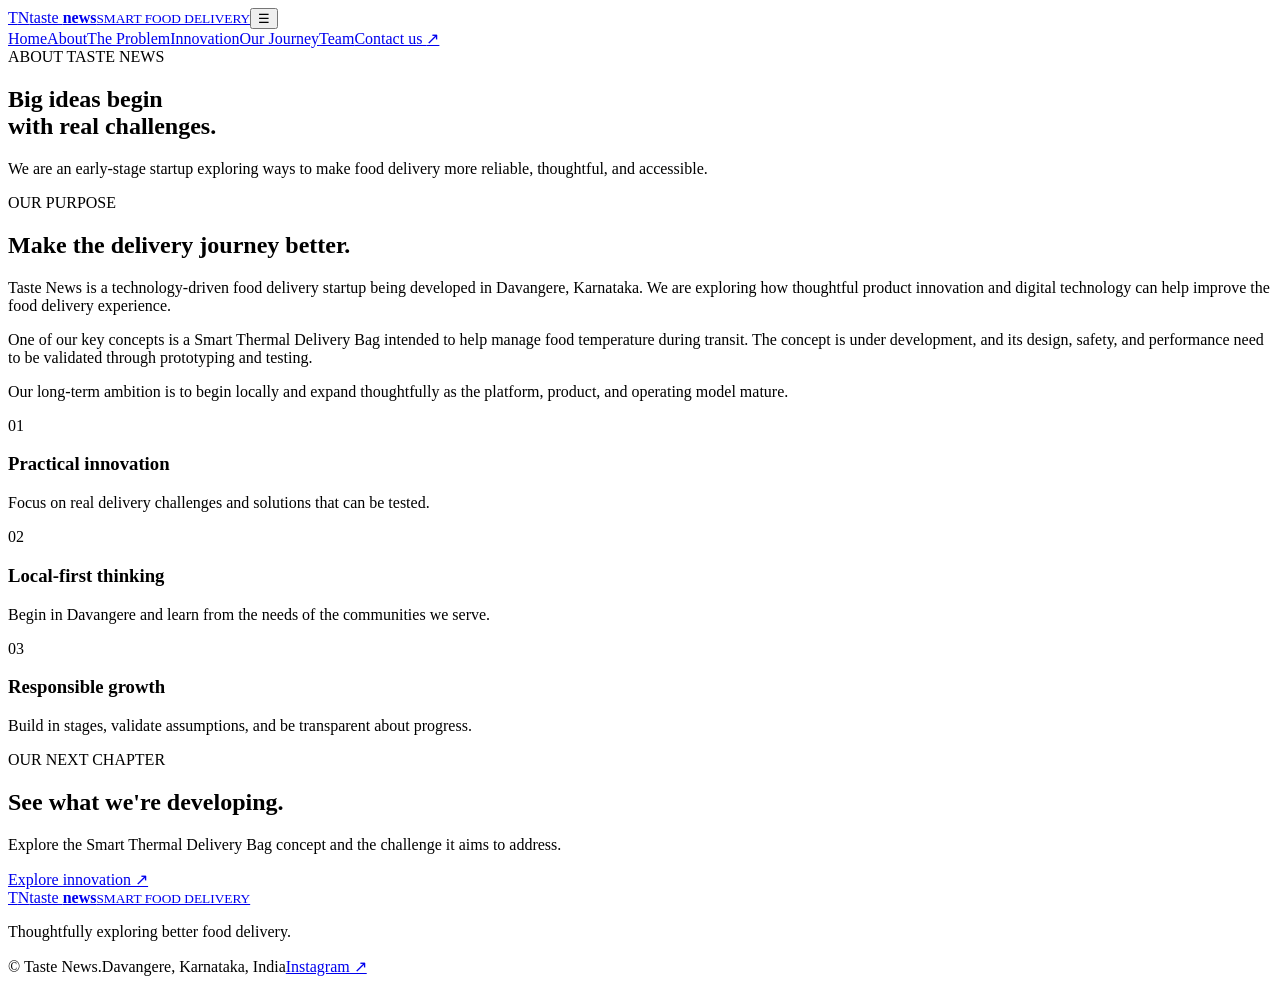
==== about.html @ eb6c9756 "Add Taste News About page" ====
<!doctype html><html lang="en"><head><meta charset="utf-8"><meta name="viewport" content="width=device-width, initial-scale=1"><meta name="description" content="Learn about Taste News, our mission, and our approach to smarter food delivery."><title>About Us | Taste News</title><link href="https://fonts.googleapis.com/css2?family=DM+Sans:wght@400;500;600;700&family=Manrope:wght@400;500;600;700;800&display=swap" rel="stylesheet"><link rel="stylesheet" href="styles.css"></head><body><header class="site-header"><a class="brand" href="index.html"><span class="brand-mark">T<span>N</span></span><span class="brand-name">taste <b>news</b><small>SMART FOOD DELIVERY</small></span></a><button class="menu-toggle" aria-label="Toggle navigation" aria-expanded="false">☰</button><nav class="nav"><a href="index.html">Home</a><a class="active" href="about.html">About</a><a href="problem.html">The Problem</a><a href="innovation.html">Innovation</a><a href="journey.html">Our Journey</a><a href="team.html">Team</a><a class="nav-contact" href="contact.html">Contact us <span>↗</span></a></nav></header><main><section class="page-hero"><div class="eyebrow">ABOUT TASTE NEWS</div><h1>Big ideas begin<br><span>with real challenges.</span></h1><p>We are an early-stage startup exploring ways to make food delivery more reliable, thoughtful, and accessible.</p><div class="page-hero-line"></div></section><section class="section section-light"><div class="split-section"><div><div class="eyebrow dark-eyebrow">OUR PURPOSE</div><h2>Make the delivery journey better.</h2></div><div class="prose"><p>Taste News is a technology-driven food delivery startup being developed in Davangere, Karnataka. We are exploring how thoughtful product innovation and digital technology can help improve the food delivery experience.</p><p>One of our key concepts is a Smart Thermal Delivery Bag intended to help manage food temperature during transit. The concept is under development, and its design, safety, and performance need to be validated through prototyping and testing.</p><p>Our long-term ambition is to begin locally and expand thoughtfully as the platform, product, and operating model mature.</p></div></div><div class="values-grid"><article><span>01</span><h3>Practical innovation</h3><p>Focus on real delivery challenges and solutions that can be tested.</p></article><article><span>02</span><h3>Local-first thinking</h3><p>Begin in Davangere and learn from the needs of the communities we serve.</p></article><article><span>03</span><h3>Responsible growth</h3><p>Build in stages, validate assumptions, and be transparent about progress.</p></article></div></section><section class="cta-band"><div><div class="eyebrow">OUR NEXT CHAPTER</div><h2>See what we're developing.</h2><p>Explore the Smart Thermal Delivery Bag concept and the challenge it aims to address.</p></div><a class="button button-white" href="innovation.html">Explore innovation ↗</a></section></main><footer class="footer"><a class="brand brand-footer" href="index.html"><span class="brand-mark">T<span>N</span></span><span class="brand-name">taste <b>news</b><small>SMART FOOD DELIVERY</small></span></a><p>Thoughtfully exploring better food delivery.</p><div class="footer-bottom"><span>© <span data-year></span> Taste News.</span><span>Davangere, Karnataka, India</span><span><a href="https://www.instagram.com/taste_news_offical/" target="_blank" rel="noreferrer">Instagram ↗</a></span></div></footer><script src="script.js"></script></body></html>
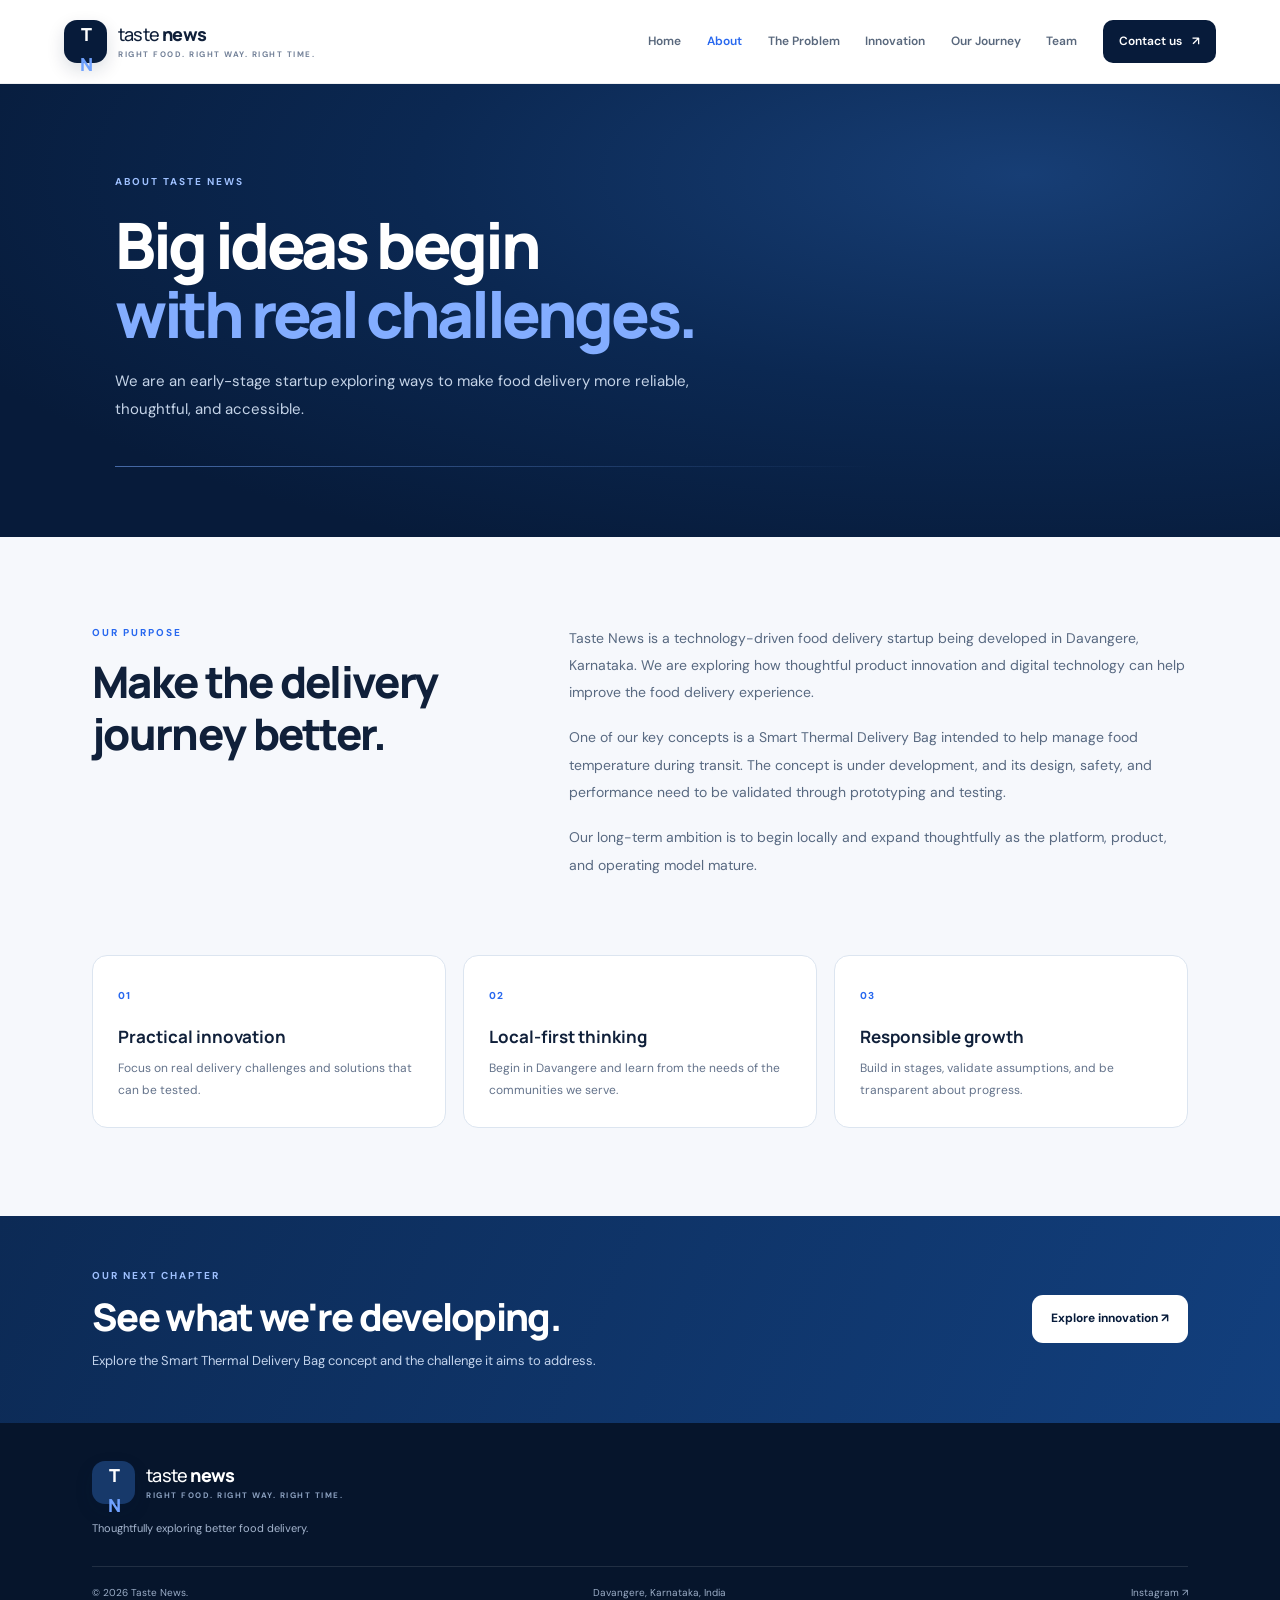
==== commit 027436d7: "Update Taste News slogan across website" ====
--- a/about.html
+++ b/about.html
@@ -1 +1 @@
-<!doctype html><html lang="en"><head><meta charset="utf-8"><meta name="viewport" content="width=device-width, initial-scale=1"><meta name="description" content="Learn about Taste News, our mission, and our approach to smarter food delivery."><title>About Us | Taste News</title><link href="https://fonts.googleapis.com/css2?family=DM+Sans:wght@400;500;600;700&family=Manrope:wght@400;500;600;700;800&display=swap" rel="stylesheet"><link rel="stylesheet" href="styles.css"></head><body><header class="site-header"><a class="brand" href="index.html"><span class="brand-mark">T<span>N</span></span><span class="brand-name">taste <b>news</b><small>SMART FOOD DELIVERY</small></span></a><button class="menu-toggle" aria-label="Toggle navigation" aria-expanded="false">☰</button><nav class="nav"><a href="index.html">Home</a><a class="active" href="about.html">About</a><a href="problem.html">The Problem</a><a href="innovation.html">Innovation</a><a href="journey.html">Our Journey</a><a href="team.html">Team</a><a class="nav-contact" href="contact.html">Contact us <span>↗</span></a></nav></header><main><section class="page-hero"><div class="eyebrow">ABOUT TASTE NEWS</div><h1>Big ideas begin<br><span>with real challenges.</span></h1><p>We are an early-stage startup exploring ways to make food delivery more reliable, thoughtful, and accessible.</p><div class="page-hero-line"></div></section><section class="section section-light"><div class="split-section"><div><div class="eyebrow dark-eyebrow">OUR PURPOSE</div><h2>Make the delivery journey better.</h2></div><div class="prose"><p>Taste News is a technology-driven food delivery startup being developed in Davangere, Karnataka. We are exploring how thoughtful product innovation and digital technology can help improve the food delivery experience.</p><p>One of our key concepts is a Smart Thermal Delivery Bag intended to help manage food temperature during transit. The concept is under development, and its design, safety, and performance need to be validated through prototyping and testing.</p><p>Our long-term ambition is to begin locally and expand thoughtfully as the platform, product, and operating model mature.</p></div></div><div class="values-grid"><article><span>01</span><h3>Practical innovation</h3><p>Focus on real delivery challenges and solutions that can be tested.</p></article><article><span>02</span><h3>Local-first thinking</h3><p>Begin in Davangere and learn from the needs of the communities we serve.</p></article><article><span>03</span><h3>Responsible growth</h3><p>Build in stages, validate assumptions, and be transparent about progress.</p></article></div></section><section class="cta-band"><div><div class="eyebrow">OUR NEXT CHAPTER</div><h2>See what we're developing.</h2><p>Explore the Smart Thermal Delivery Bag concept and the challenge it aims to address.</p></div><a class="button button-white" href="innovation.html">Explore innovation ↗</a></section></main><footer class="footer"><a class="brand brand-footer" href="index.html"><span class="brand-mark">T<span>N</span></span><span class="brand-name">taste <b>news</b><small>SMART FOOD DELIVERY</small></span></a><p>Thoughtfully exploring better food delivery.</p><div class="footer-bottom"><span>© <span data-year></span> Taste News.</span><span>Davangere, Karnataka, India</span><span><a href="https://www.instagram.com/taste_news_offical/" target="_blank" rel="noreferrer">Instagram ↗</a></span></div></footer><script src="script.js"></script></body></html>+<!doctype html><html lang="en"><head><meta charset="utf-8"><meta name="viewport" content="width=device-width, initial-scale=1"><meta name="description" content="Learn about Taste News, our mission, and our approach to smarter food delivery."><title>About Us | Taste News</title><link href="https://fonts.googleapis.com/css2?family=DM+Sans:wght@400;500;600;700&family=Manrope:wght@400;500;600;700;800&display=swap" rel="stylesheet"><link rel="stylesheet" href="styles.css"></head><body><header class="site-header"><a class="brand" href="index.html"><span class="brand-mark">T<span>N</span></span><span class="brand-name">taste <b>news</b><small>RIGHT FOOD. RIGHT WAY. RIGHT TIME.</small></span></a><button class="menu-toggle" aria-label="Toggle navigation" aria-expanded="false">☰</button><nav class="nav"><a href="index.html">Home</a><a class="active" href="about.html">About</a><a href="problem.html">The Problem</a><a href="innovation.html">Innovation</a><a href="journey.html">Our Journey</a><a href="team.html">Team</a><a class="nav-contact" href="contact.html">Contact us <span>↗</span></a></nav></header><main><section class="page-hero"><div class="eyebrow">ABOUT TASTE NEWS</div><h1>Big ideas begin<br><span>with real challenges.</span></h1><p>We are an early-stage startup exploring ways to make food delivery more reliable, thoughtful, and accessible.</p><div class="page-hero-line"></div></section><section class="section section-light"><div class="split-section"><div><div class="eyebrow dark-eyebrow">OUR PURPOSE</div><h2>Make the delivery journey better.</h2></div><div class="prose"><p>Taste News is a technology-driven food delivery startup being developed in Davangere, Karnataka. We are exploring how thoughtful product innovation and digital technology can help improve the food delivery experience.</p><p>One of our key concepts is a Smart Thermal Delivery Bag intended to help manage food temperature during transit. The concept is under development, and its design, safety, and performance need to be validated through prototyping and testing.</p><p>Our long-term ambition is to begin locally and expand thoughtfully as the platform, product, and operating model mature.</p></div></div><div class="values-grid"><article><span>01</span><h3>Practical innovation</h3><p>Focus on real delivery challenges and solutions that can be tested.</p></article><article><span>02</span><h3>Local-first thinking</h3><p>Begin in Davangere and learn from the needs of the communities we serve.</p></article><article><span>03</span><h3>Responsible growth</h3><p>Build in stages, validate assumptions, and be transparent about progress.</p></article></div></section><section class="cta-band"><div><div class="eyebrow">OUR NEXT CHAPTER</div><h2>See what we're developing.</h2><p>Explore the Smart Thermal Delivery Bag concept and the challenge it aims to address.</p></div><a class="button button-white" href="innovation.html">Explore innovation ↗</a></section></main><footer class="footer"><a class="brand brand-footer" href="index.html"><span class="brand-mark">T<span>N</span></span><span class="brand-name">taste <b>news</b><small>RIGHT FOOD. RIGHT WAY. RIGHT TIME.</small></span></a><p>Thoughtfully exploring better food delivery.</p><div class="footer-bottom"><span>© <span data-year></span> Taste News.</span><span>Davangere, Karnataka, India</span><span><a href="https://www.instagram.com/taste_news_offical/" target="_blank" rel="noreferrer">Instagram ↗</a></span></div></footer><script src="script.js"></script></body></html>
--- a/styles.css
+++ b/styles.css
@@ -0,0 +1 @@
+:root{--navy:#071b3a;--navy2:#0d2d5b;--blue:#2868ef;--sky:#eaf2ff;--ink:#10203a;--muted:#64738b;--line:#dce5f0;--paper:#f6f8fc;--white:#fff;--radius:22px}*{box-sizing:border-box}html{scroll-behavior:smooth}body{margin:0;background:var(--paper);color:var(--ink);font-family:"DM Sans",sans-serif;line-height:1.65;-webkit-font-smoothing:antialiased}a{color:inherit;text-decoration:none}button,input,textarea,select{font:inherit}.site-header{height:84px;padding:0 clamp(20px,5vw,76px);display:flex;align-items:center;justify-content:space-between;background:#fff;border-bottom:1px solid rgba(16,32,58,.07);position:relative;z-index:10}.brand{display:inline-flex;align-items:center;gap:11px;flex-shrink:0}.brand-mark{width:43px;height:43px;border-radius:13px;background:var(--navy);color:white;display:grid;place-items:center;font-family:Manrope,sans-serif;font-weight:800;font-size:18px;letter-spacing:-2px;box-shadow:0 7px 18px #071b3a24}.brand-mark span{color:#70a2ff}.brand-name{font-family:Manrope,sans-serif;font-size:18px;letter-spacing:-.8px;font-weight:500;line-height:1.1}.brand-name b{font-weight:800}.brand-name small{display:block;font-family:"DM Sans",sans-serif;font-size:8px;letter-spacing:1.5px;font-weight:700;color:#738198;margin-top:5px}.nav{display:flex;align-items:center;gap:clamp(12px,2vw,29px);font-size:12px;font-weight:600;color:#58677c}.nav>a{transition:color .2s}.nav>a:hover,.nav>a.active{color:var(--blue)}.nav-contact{padding:12px 16px;border-radius:10px;background:var(--navy);color:white!important}.nav-contact span{margin-left:7px}.menu-toggle{display:none;border:0;background:transparent;font-size:25px;color:var(--navy)}.hero{min-height:650px;background:radial-gradient(ellipse at 80% 35%,#173e75 0%,#0b2852 35%,#071b3a 74%);color:white;padding:76px clamp(22px,7.2vw,110px) 68px;display:grid;grid-template-columns:1.05fr .95fr;align-items:center;gap:25px;position:relative;overflow:hidden}.hero-grid{position:absolute;inset:0;opacity:.12;background-image:linear-gradient(#b6d0ff1a 1px,transparent 1px),linear-gradient(90deg,#b6d0ff1a 1px,transparent 1px);background-size:46px 46px;mask-image:linear-gradient(90deg,transparent,#000)}.hero-copy{position:relative;z-index:1;max-width:640px}.eyebrow{font-size:10px;letter-spacing:2px;font-weight:700;color:#9fc1ff;display:flex;align-items:center;gap:10px}.pulse,.note-dot,.status-dot{width:7px;height:7px;border-radius:50%;background:#66e4bd;display:inline-block;box-shadow:0 0 0 4px #66e4bd20}.hero h1,.page-hero h1{font-family:Manrope,sans-serif;font-size:clamp(42px,5.3vw,72px);line-height:1.09;letter-spacing:-3.4px;margin:24px 0 23px;font-weight:800}.hero h1 span,.page-hero h1 span{color:#83adff}.hero-lead{font-size:16px;line-height:1.85;color:#c6d4e9;max-width:530px}.hero-actions{display:flex;gap:12px;flex-wrap:wrap;margin-top:30px}.button{display:inline-flex;align-items:center;justify-content:center;gap:15px;border:0;border-radius:11px;padding:14px 19px;font-size:12px;font-weight:700;cursor:pointer;transition:transform .2s,box-shadow .2s}.button:hover{transform:translateY(-2px)}.button-primary{background:var(--blue);color:white;box-shadow:0 9px 24px #2868ef40}.button-ghost{border:1px solid #ffffff38;color:white;background:#ffffff09}.hero-note{font-size:10px;color:#a8bad4;display:flex;align-items:center;gap:10px;margin-top:27px}.note-dot{width:6px;height:6px}.hero-visual{position:relative;min-height:470px;display:grid;place-items:center}.visual-glow{position:absolute;width:330px;height:330px;border-radius:50%;background:#2868ef36;filter:blur(48px)}.orbit{position:absolute;border:1px solid #ffffff15;border-radius:50%;width:430px;height:430px}.orbit-two{width:350px;height:350px;border-style:dashed}.bag-card{position:relative;width:min(340px,83%);min-height:400px;border:1px solid #ffffff28;border-radius:22px;background:linear-gradient(145deg,#ffffff1b,#ffffff08);backdrop-filter:blur(16px);padding:19px 19px 15px;box-shadow:0 30px 70px #0004;z-index:2}.bag-top,.bag-bottom{display:flex;align-items:center;justify-content:space-between;gap:10px}.mini-label,.bag-bottom{font-size:8px;letter-spacing:1.1px;color:#b9c9e0;font-weight:700}.status-pill{font-size:7px;letter-spacing:.6px;padding:5px 7px;border:1px solid #76d9b65c;border-radius:20px;color:#9ef0d1}.bag-illustration{height:270px;display:flex;align-items:center;justify-content:center;position:relative;perspective:700px}.bag-handle{position:absolute;top:29px;width:86px;height:48px;border:9px solid #2f5a98;border-bottom:0;border-radius:15px 15px 0 0}.bag-body{position:relative;margin-top:44px;width:174px;height:175px;display:flex;filter:drop-shadow(0 19px 13px #0005)}.bag-front{position:relative;z-index:2;flex:1;background:linear-gradient(130deg,#2863b8,#12427f 65%,#0e3268);border:1px solid #75aaff45;border-radius:8px 0 4px 8px;display:flex;align-items:center;flex-direction:column;justify-content:center;box-shadow:inset 0 0 0 5px #ffffff08}.bag-side{width:31px;background:linear-gradient(90deg,#0c2b57,#17417a);transform:skewY(-15deg);margin:5px 0 5px -1px;border-radius:0 5px 5px 0}.bag-base{position:absolute;bottom:41px;width:193px;height:13px;background:#0a2b56;transform:skewX(-25deg);border-radius:3px}.bag-logo{font-family:Manrope,sans-serif;font-weight:800;font-size:28px;letter-spacing:-3px;color:white}.bag-logo span{color:#a6c9ff}.bag-wordmark{font-size:9px;letter-spacing:2px;color:#fff;font-weight:700;margin-top:5px}.bag-line{height:2px;width:60px;background:#76aaff;margin:13px 0 8px}.bag-caption{font-size:6px;letter-spacing:1px;color:#c5dcff}.temp-label{position:absolute;display:flex;align-items:center;gap:10px;background:#0d2850eF;border:1px solid #ffffff25;padding:10px 12px;border-radius:12px;z-index:3;box-shadow:0 10px 25px #0002}.temp-label>span{width:28px;height:28px;display:grid;place-items:center;border-radius:8px;background:#ffffff12;color:#9ec1ff}.temp-label b,.floating-chip b{font-size:8px;letter-spacing:.6px;display:block}.temp-label small,.floating-chip small{font-size:8px;color:#aebed5;display:block;margin-top:3px}.temp-hot{left:-14px;top:145px}.temp-cold{right:-9px;bottom:104px}.bag-bottom{border-top:1px solid #ffffff20;padding-top:13px}.floating-chip{position:absolute;display:flex;align-items:center;gap:10px;background:#fff;color:var(--ink);border-radius:13px;padding:12px 14px;z-index:4;box-shadow:0 14px 40px #0002}.floating-chip small{color:#718096}.chip-icon{display:grid;place-items:center;width:30px;height:30px;background:var(--sky);color:var(--blue);border-radius:9px}.chip-top{right:-5px;top:38px}.chip-bottom{left:4px;bottom:16px}.trust-strip{padding:23px clamp(22px,7.2vw,110px);display:grid;grid-template-columns:repeat(4,1fr);gap:18px;background:#fff;border-bottom:1px solid var(--line)}.trust-strip>div{display:flex;align-items:center;gap:12px;font-size:11px;font-weight:700;color:#33445d}.strip-number{font-size:9px;color:#7e9ac6;letter-spacing:1px}.section{padding:88px clamp(22px,7.2vw,110px)}.section-light{background:#f6f8fc}.section-heading{display:flex;justify-content:space-between;align-items:end;gap:40px;margin-bottom:37px}.dark-eyebrow{color:var(--blue)}h2{font-family:Manrope,sans-serif;font-size:clamp(29px,3.4vw,44px);line-height:1.2;letter-spacing:-1.7px;margin:13px 0 0;font-weight:800}.section-heading>p{max-width:400px;color:var(--muted);font-size:13px;line-height:1.85;margin:0 0 4px}.feature-grid{display:grid;grid-template-columns:repeat(3,1fr);gap:17px}.feature-card{background:white;border:1px solid #e3eaf3;border-radius:18px;padding:26px 25px 24px;min-height:245px;box-shadow:0 8px 24px #10203a05}.feature-card-blue{background:#eaf2ff;border-color:#d5e3ff}.feature-icon{width:42px;height:42px;border-radius:13px;display:grid;place-items:center;background:#eaf2ff;color:var(--blue);font-size:22px;margin-bottom:26px}.card-index{font-size:9px;letter-spacing:1.5px;font-weight:700;color:#8a9ab0}.feature-card h3,.problem-card h3,.team-card h3{font-family:Manrope,sans-serif;font-size:19px;letter-spacing:-.5px;margin:11px 0 9px}.feature-card p,.problem-card p,.team-card p{font-size:12px;color:var(--muted);line-height:1.8;margin:0 0 18px}.text-link{font-size:11px;color:var(--blue);font-weight:700}.cta-band{background:linear-gradient(115deg,#0c2a55,#123f7d);color:white;padding:52px clamp(22px,7.2vw,110px);display:flex;justify-content:space-between;align-items:center;gap:30px}.cta-band h2{font-size:clamp(28px,3vw,38px);margin:10px 0}.cta-band p{font-size:13px;color:#c3d4ed;margin:0;max-width:600px}.button-white{background:white;color:var(--navy);white-space:nowrap}.footer{padding:38px clamp(22px,7.2vw,110px) 20px;background:#06152c;color:white}.brand-footer .brand-mark{background:#17396a}.brand-footer .brand-name small{color:#8ba0bf}.footer>p{font-size:11px;color:#a6b6cf;margin:15px 0 29px}.footer-bottom{border-top:1px solid #ffffff1c;padding-top:18px;display:flex;justify-content:space-between;gap:15px;flex-wrap:wrap;font-size:10px;color:#9badc7}.footer-bottom a:hover{color:white}.page-hero{padding:90px clamp(22px,9vw,135px) 70px;background:radial-gradient(ellipse at 80% 20%,#173e75,#0b2852 42%,#071b3a 82%);color:white;position:relative;overflow:hidden}.page-hero h1{font-size:clamp(42px,5vw,64px);margin:19px 0}.page-hero>p{max-width:630px;color:#c5d4e8;font-size:15px;line-height:1.85}.page-hero-line{height:1px;background:linear-gradient(90deg,#78a9ff8c,transparent);max-width:760px;margin-top:42px}.split-section{display:grid;grid-template-columns:.8fr 1.2fr;gap:65px;align-items:start}.split-section h2{margin-top:15px}.prose{max-width:690px}.prose p{font-size:14px;line-height:1.95;color:#586981;margin:0 0 18px}.values-grid{display:grid;grid-template-columns:repeat(3,1fr);gap:17px;margin-top:58px}.values-grid article{padding:25px;background:white;border:1px solid var(--line);border-radius:15px}.values-grid article>span{color:var(--blue);font-size:10px;letter-spacing:1px;font-weight:800}.values-grid h3{font-family:Manrope,sans-serif;font-size:17px;margin:16px 0 7px}.values-grid p{font-size:12px;color:var(--muted);margin:0;line-height:1.8}.problem-grid{display:grid;grid-template-columns:repeat(3,1fr);gap:17px}.problem-card{background:white;border:1px solid var(--line);border-radius:18px;padding:26px;position:relative;min-height:275px}.problem-number{font-size:10px;letter-spacing:1.5px;color:#8b9bb1;font-weight:700}.problem-symbol{font-size:36px;color:var(--blue);margin-top:20px}.problem-tag{display:inline-block;padding:6px 9px;border-radius:6px;background:#edf3ff;color:#4166a5;font-size:8px;font-weight:700;letter-spacing:1px}.notice{margin-top:30px;border:1px solid #cdddf8;background:#edf4ff;padding:20px 23px;border-radius:13px}.notice strong{font-family:Manrope,sans-serif;font-size:13px}.notice p{font-size:12px;color:#526680;margin:5px 0 0;line-height:1.8}.status-banner{display:inline-flex;align-items:center;gap:9px;margin-top:25px;padding:10px 13px;border:1px solid #ffffff28;border-radius:9px;color:#d4e1f3;font-size:9px;letter-spacing:1px;font-weight:700}.innovation-split{grid-template-columns:1fr 1fr;align-items:center}.muted{color:var(--muted);font-size:13px;line-height:1.85;max-width:400px}.concept-diagram{background:#e8effa;border:1px solid #d3dfef;border-radius:22px;padding:20px;box-shadow:0 16px 40px #17375d0b}.diagram-compartment{border-radius:13px;padding:18px 20px;min-height:130px;position:relative;overflow:hidden}.hot-zone{background:linear-gradient(120deg,#163e76,#245aa0);color:white}.cold-zone{background:linear-gradient(120deg,#fff,#d8e8ff);color:#12345e}.zone-icon{font-size:24px;display:block;margin-bottom:4px}.diagram-compartment b{font-family:Manrope,sans-serif;font-size:13px;letter-spacing:1px;display:block}.diagram-compartment small{font-size:10px;opacity:.75;display:block;margin-top:3px}.zone-waves,.zone-snow{position:absolute;right:16px;bottom:13px;letter-spacing:6px;font-size:20px;opacity:.4}.diagram-divider{text-align:center;height:32px;display:grid;place-items:center;color:#647b9b;font-size:8px;font-weight:800;letter-spacing:1.5px}.diagram-footnote{font-size:9px;color:#6f8098;text-align:center;margin-top:13px}.innovation-features{margin-top:52px}.timeline{max-width:820px;margin:45px auto 0}.timeline-item{display:grid;grid-template-columns:100px 24px 1fr;gap:22px;min-height:155px}.timeline-year{font-family:Manrope,sans-serif;font-size:26px;font-weight:800;color:var(--navy);letter-spacing:-1px}.timeline-marker{position:relative;display:flex;justify-content:center}.timeline-marker:before{content:"";width:11px;height:11px;border-radius:50%;background:var(--blue);border:4px solid #dce8ff;z-index:1}.timeline-marker:after{content:"";position:absolute;top:16px;bottom:-1px;width:1px;background:#cbd8eb}.timeline-item:last-child .timeline-marker:after{display:none}.timeline-content{padding:0 0 33px}.timeline-tag{font-size:9px;letter-spacing:1.4px;font-weight:800;color:var(--blue)}.timeline-content h3{font-family:Manrope,sans-serif;font-size:22px;margin:6px 0}.timeline-content p{font-size:13px;color:var(--muted);max-width:580px;margin:0;line-height:1.85}.vision-note{display:flex;align-items:start;gap:15px;max-width:820px;margin:12px auto 0;padding:20px;background:#eaf2ff;border-radius:14px}.vision-note>span{font-size:24px;color:var(--blue)}.vision-note b{font-family:Manrope,sans-serif;font-size:13px}.vision-note p{font-size:12px;color:#5d6f88;margin:3px 0 0}.team-grid{display:grid;grid-template-columns:repeat(3,1fr);gap:18px}.team-card{background:white;border:1px solid var(--line);border-radius:19px;padding:29px 25px;min-height:260px}.avatar{width:66px;height:66px;border-radius:20px;display:grid;place-items:center;font-family:Manrope,sans-serif;font-size:20px;font-weight:800;color:white;margin-bottom:22px}.avatar-one{background:linear-gradient(135deg,#164b9a,#377df0)}.avatar-two{background:linear-gradient(135deg,#164a6c,#35a2c6)}.avatar-three{background:linear-gradient(135deg,#3e438d,#8b83e9)}.team-role{font-size:9px;letter-spacing:1.5px;color:var(--blue);font-weight:800}.team-card h3{margin:8px 0}.contact-layout{display:grid;grid-template-columns:.85fr 1.15fr;gap:65px;align-items:start}.contact-info h2{margin:12px 0}.contact-info>p{font-size:13px;color:var(--muted);line-height:1.9;max-width:390px;margin-bottom:30px}.contact-link{display:flex;align-items:center;gap:13px;padding:15px 0;border-top:1px solid var(--line)}.contact-link>span:nth-child(2){flex:1}.contact-icon{width:40px;height:40px;display:grid;place-items:center;background:#e5efff;color:var(--blue);border-radius:12px;font-size:19px}.contact-link small{display:block;color:#8a99ad;font-size:8px;letter-spacing:1.4px;font-weight:800}.contact-link b{font-size:12px;overflow-wrap:anywhere}.contact-link>span:last-child{color:var(--blue)}.location-note{display:flex;gap:12px;margin-top:23px;color:#526780;font-size:12px}.location-note>span{font-size:20px;color:var(--blue)}.contact-form{background:white;border:1px solid var(--line);border-radius:20px;padding:29px;box-shadow:0 15px 35px #10203a08}.form-heading>span{font-size:9px;color:var(--blue);font-weight:800;letter-spacing:1.4px}.form-heading h3{font-family:Manrope,sans-serif;font-size:23px;margin:8px 0 4px}.form-heading p{font-size:11px;color:var(--muted);line-height:1.7;margin:0 0 23px}.contact-form label{display:block;font-size:11px;font-weight:700;margin:15px 0 6px}.contact-form input,.contact-form textarea,.contact-form select{width:100%;border:1px solid #dbe4ef;border-radius:9px;padding:12px 13px;background:#fbfcff;color:var(--ink);font-size:12px;outline:none}.contact-form input:focus,.contact-form textarea:focus,.contact-form select:focus{border-color:#6b9aff;box-shadow:0 0 0 3px #2868ef14}.contact-form textarea{resize:vertical}.form-submit{margin-top:18px;width:100%}.form-status{font-size:11px;color:#46658f}.form-status:empty{display:none}@media(max-width:1080px){.nav{gap:13px}.nav>a{font-size:11px}.hero{padding-left:5vw;padding-right:5vw}.hero h1{font-size:56px}.hero-visual{transform:scale(.92)}.section{padding-left:5vw;padding-right:5vw}}@media(max-width:820px){.site-header{height:72px}.menu-toggle{display:block}.nav{display:none;position:absolute;top:71px;left:0;right:0;background:white;padding:17px 22px 22px;border-bottom:1px solid var(--line);box-shadow:0 16px 25px #071b3a12;align-items:stretch;gap:0;flex-direction:column}.nav.open{display:flex}.nav>a{padding:12px 4px;font-size:13px}.nav .nav-contact{padding:12px 14px;margin-top:8px;text-align:center}.hero{grid-template-columns:1fr;padding-top:64px}.hero-copy{max-width:680px}.hero h1{font-size:clamp(44px,8vw,66px)}.hero-visual{min-height:450px;margin-top:4px;transform:none}.trust-strip{grid-template-columns:repeat(2,1fr)}.section-heading{align-items:start;flex-direction:column;gap:17px}.feature-grid,.problem-grid,.team-grid{grid-template-columns:1fr 1fr}.split-section,.innovation-split,.contact-layout{grid-template-columns:1fr;gap:35px}.values-grid{grid-template-columns:1fr}.cta-band{align-items:flex-start;flex-direction:column}.cta-band .button{align-self:flex-start}.page-hero{padding-top:68px}.contact-layout{gap:45px}}@media(max-width:540px){.brand-name{font-size:16px}.brand-mark{width:39px;height:39px}.hero{padding-left:22px;padding-right:22px}.hero h1,.page-hero h1{letter-spacing:-2px}.hero-lead{font-size:14px}.hero-visual{min-height:405px;transform:scale(.92);margin-left:-10px;margin-right:-10px}.bag-card{min-height:380px}.temp-hot{left:-8px}.temp-cold{right:-8px}.chip-top{right:-3px}.chip-bottom{left:0}.trust-strip{padding:21px 22px;gap:16px}.trust-strip>div{font-size:10px}.section{padding:62px 22px}.feature-grid,.problem-grid,.team-grid{grid-template-columns:1fr}.feature-card{min-height:auto}.page-hero{padding:65px 22px 45px}.page-hero>p{font-size:13px}.section-heading h2,h2{letter-spacing:-1.2px}.timeline-item{grid-template-columns:68px 18px 1fr;gap:12px;min-height:170px}.timeline-year{font-size:21px}.timeline-content h3{font-size:19px}.timeline-content p{font-size:12px}.contact-form{padding:22px}.footer-bottom{flex-direction:column;gap:10px}.cta-band{padding:42px 22px}.cta-band p{font-size:12px}}@media(prefers-reduced-motion:reduce){html{scroll-behavior:auto}*,*:before,*:after{transition:none!important;animation:none!important}}
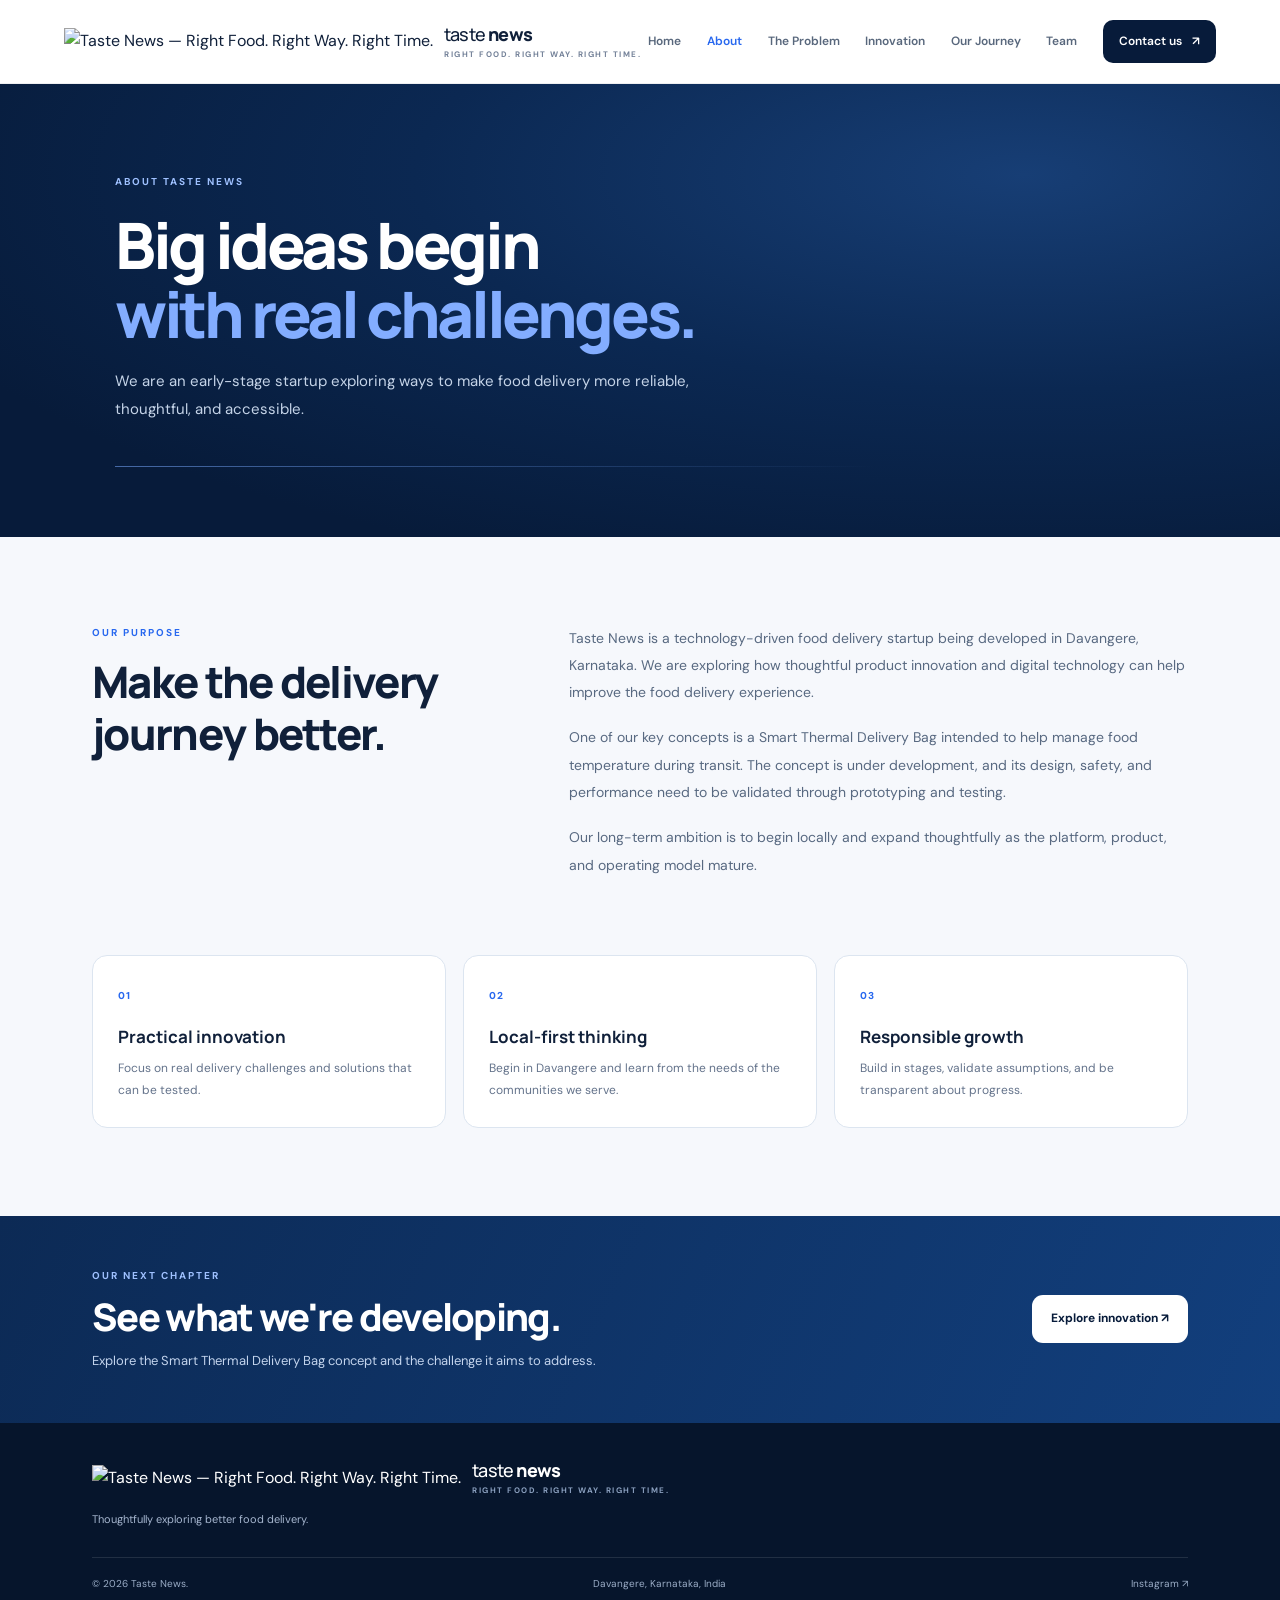
==== commit a0dd6509: "Use official Taste News logo in site header and footer" ====
--- a/about.html
+++ b/about.html
@@ -1 +1 @@
-<!doctype html><html lang="en"><head><meta charset="utf-8"><meta name="viewport" content="width=device-width, initial-scale=1"><meta name="description" content="Learn about Taste News, our mission, and our approach to smarter food delivery."><title>About Us | Taste News</title><link href="https://fonts.googleapis.com/css2?family=DM+Sans:wght@400;500;600;700&family=Manrope:wght@400;500;600;700;800&display=swap" rel="stylesheet"><link rel="stylesheet" href="styles.css"></head><body><header class="site-header"><a class="brand" href="index.html"><span class="brand-mark">T<span>N</span></span><span class="brand-name">taste <b>news</b><small>RIGHT FOOD. RIGHT WAY. RIGHT TIME.</small></span></a><button class="menu-toggle" aria-label="Toggle navigation" aria-expanded="false">☰</button><nav class="nav"><a href="index.html">Home</a><a class="active" href="about.html">About</a><a href="problem.html">The Problem</a><a href="innovation.html">Innovation</a><a href="journey.html">Our Journey</a><a href="team.html">Team</a><a class="nav-contact" href="contact.html">Contact us <span>↗</span></a></nav></header><main><section class="page-hero"><div class="eyebrow">ABOUT TASTE NEWS</div><h1>Big ideas begin<br><span>with real challenges.</span></h1><p>We are an early-stage startup exploring ways to make food delivery more reliable, thoughtful, and accessible.</p><div class="page-hero-line"></div></section><section class="section section-light"><div class="split-section"><div><div class="eyebrow dark-eyebrow">OUR PURPOSE</div><h2>Make the delivery journey better.</h2></div><div class="prose"><p>Taste News is a technology-driven food delivery startup being developed in Davangere, Karnataka. We are exploring how thoughtful product innovation and digital technology can help improve the food delivery experience.</p><p>One of our key concepts is a Smart Thermal Delivery Bag intended to help manage food temperature during transit. The concept is under development, and its design, safety, and performance need to be validated through prototyping and testing.</p><p>Our long-term ambition is to begin locally and expand thoughtfully as the platform, product, and operating model mature.</p></div></div><div class="values-grid"><article><span>01</span><h3>Practical innovation</h3><p>Focus on real delivery challenges and solutions that can be tested.</p></article><article><span>02</span><h3>Local-first thinking</h3><p>Begin in Davangere and learn from the needs of the communities we serve.</p></article><article><span>03</span><h3>Responsible growth</h3><p>Build in stages, validate assumptions, and be transparent about progress.</p></article></div></section><section class="cta-band"><div><div class="eyebrow">OUR NEXT CHAPTER</div><h2>See what we're developing.</h2><p>Explore the Smart Thermal Delivery Bag concept and the challenge it aims to address.</p></div><a class="button button-white" href="innovation.html">Explore innovation ↗</a></section></main><footer class="footer"><a class="brand brand-footer" href="index.html"><span class="brand-mark">T<span>N</span></span><span class="brand-name">taste <b>news</b><small>RIGHT FOOD. RIGHT WAY. RIGHT TIME.</small></span></a><p>Thoughtfully exploring better food delivery.</p><div class="footer-bottom"><span>© <span data-year></span> Taste News.</span><span>Davangere, Karnataka, India</span><span><a href="https://www.instagram.com/taste_news_offical/" target="_blank" rel="noreferrer">Instagram ↗</a></span></div></footer><script src="script.js"></script></body></html>+<!doctype html><html lang="en"><head><meta charset="utf-8"><meta name="viewport" content="width=device-width, initial-scale=1"><meta name="description" content="Learn about Taste News, our mission, and our approach to smarter food delivery."><title>About Us | Taste News</title><link href="https://fonts.googleapis.com/css2?family=DM+Sans:wght@400;500;600;700&family=Manrope:wght@400;500;600;700;800&display=swap" rel="stylesheet"><link rel="stylesheet" href="styles.css"></head><body><header class="site-header"><a class="brand" href="index.html"><img class="brand-logo" src="taste-news-logo.png" alt="Taste News — Right Food. Right Way. Right Time."><span class="brand-name">taste <b>news</b><small>RIGHT FOOD. RIGHT WAY. RIGHT TIME.</small></span></a><button class="menu-toggle" aria-label="Toggle navigation" aria-expanded="false">☰</button><nav class="nav"><a href="index.html">Home</a><a class="active" href="about.html">About</a><a href="problem.html">The Problem</a><a href="innovation.html">Innovation</a><a href="journey.html">Our Journey</a><a href="team.html">Team</a><a class="nav-contact" href="contact.html">Contact us <span>↗</span></a></nav></header><main><section class="page-hero"><div class="eyebrow">ABOUT TASTE NEWS</div><h1>Big ideas begin<br><span>with real challenges.</span></h1><p>We are an early-stage startup exploring ways to make food delivery more reliable, thoughtful, and accessible.</p><div class="page-hero-line"></div></section><section class="section section-light"><div class="split-section"><div><div class="eyebrow dark-eyebrow">OUR PURPOSE</div><h2>Make the delivery journey better.</h2></div><div class="prose"><p>Taste News is a technology-driven food delivery startup being developed in Davangere, Karnataka. We are exploring how thoughtful product innovation and digital technology can help improve the food delivery experience.</p><p>One of our key concepts is a Smart Thermal Delivery Bag intended to help manage food temperature during transit. The concept is under development, and its design, safety, and performance need to be validated through prototyping and testing.</p><p>Our long-term ambition is to begin locally and expand thoughtfully as the platform, product, and operating model mature.</p></div></div><div class="values-grid"><article><span>01</span><h3>Practical innovation</h3><p>Focus on real delivery challenges and solutions that can be tested.</p></article><article><span>02</span><h3>Local-first thinking</h3><p>Begin in Davangere and learn from the needs of the communities we serve.</p></article><article><span>03</span><h3>Responsible growth</h3><p>Build in stages, validate assumptions, and be transparent about progress.</p></article></div></section><section class="cta-band"><div><div class="eyebrow">OUR NEXT CHAPTER</div><h2>See what we're developing.</h2><p>Explore the Smart Thermal Delivery Bag concept and the challenge it aims to address.</p></div><a class="button button-white" href="innovation.html">Explore innovation ↗</a></section></main><footer class="footer"><a class="brand brand-footer" href="index.html"><img class="brand-logo" src="taste-news-logo.png" alt="Taste News — Right Food. Right Way. Right Time."><span class="brand-name">taste <b>news</b><small>RIGHT FOOD. RIGHT WAY. RIGHT TIME.</small></span></a><p>Thoughtfully exploring better food delivery.</p><div class="footer-bottom"><span>© <span data-year></span> Taste News.</span><span>Davangere, Karnataka, India</span><span><a href="https://www.instagram.com/taste_news_offical/" target="_blank" rel="noreferrer">Instagram ↗</a></span></div></footer><script src="script.js"></script></body></html>
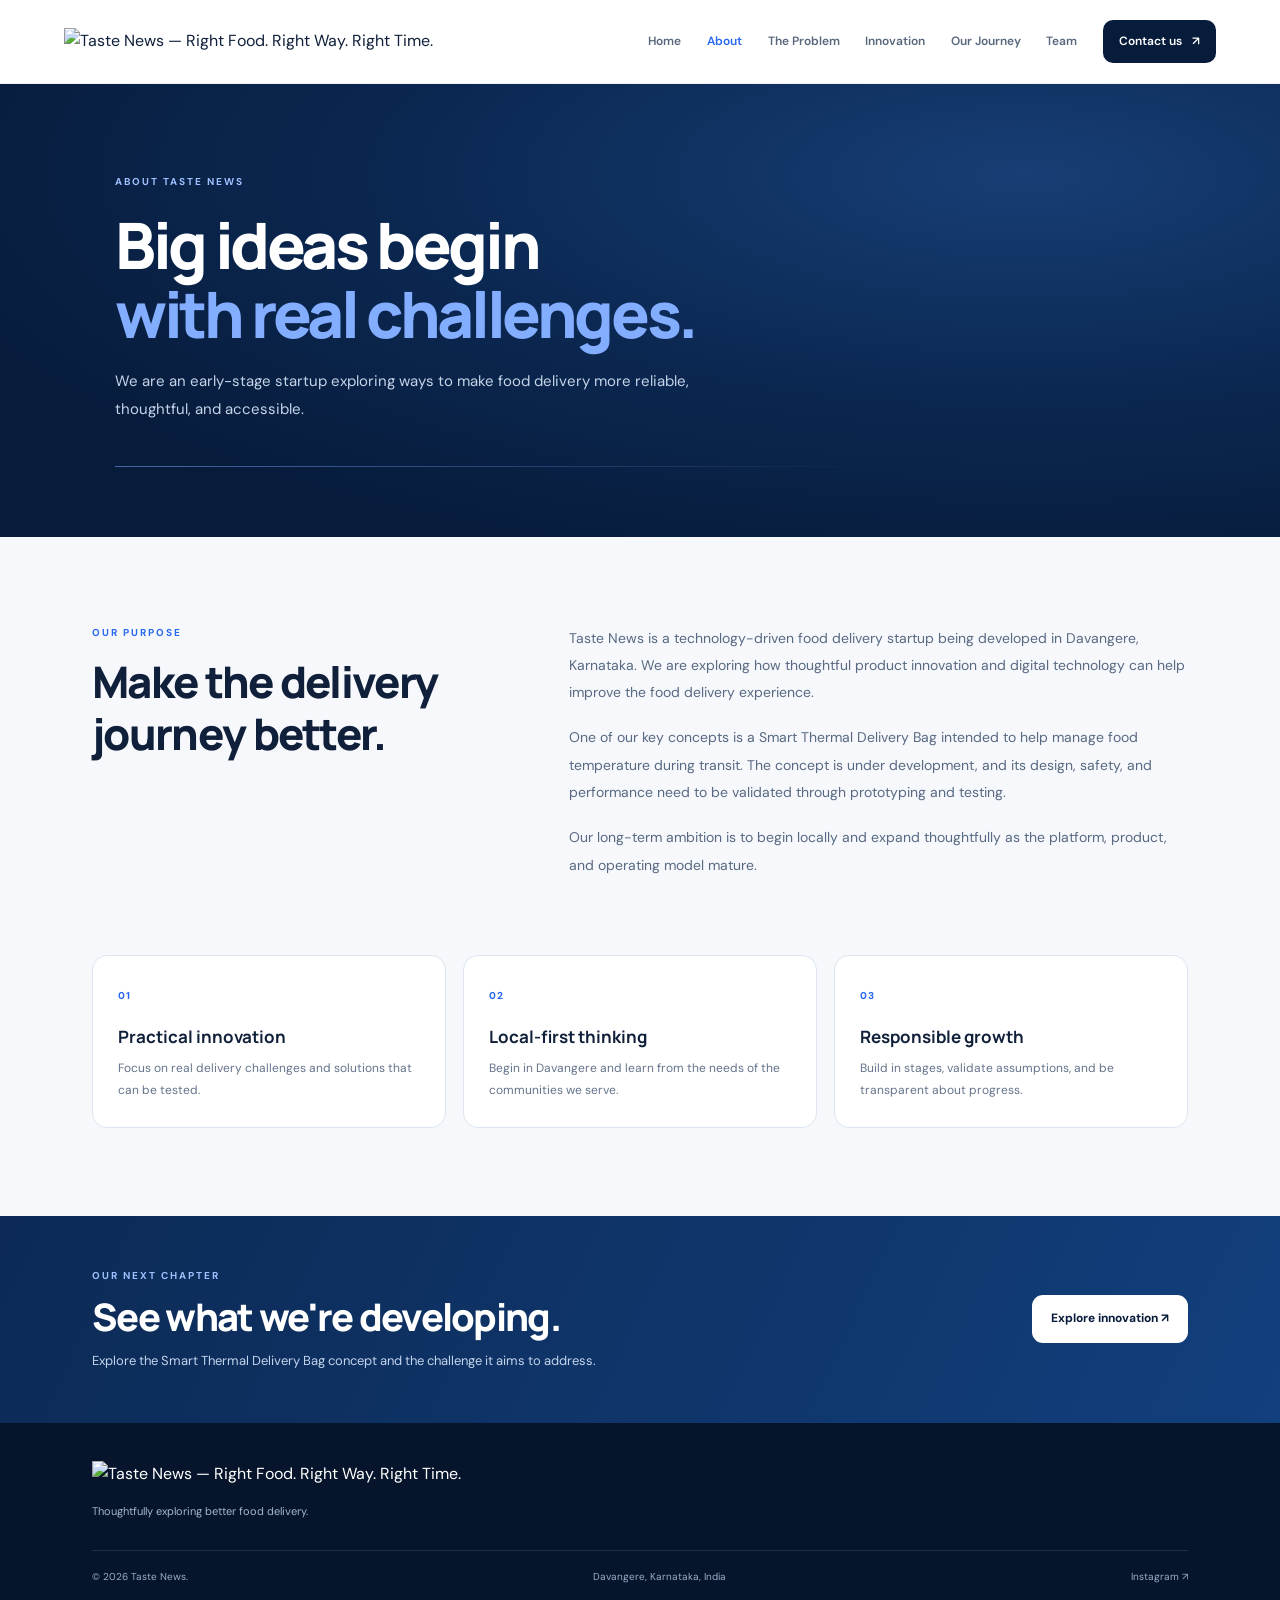
==== commit 85f2cbc8: "Use complete official logo and slogan in header and footer" ====
--- a/about.html
+++ b/about.html
@@ -1 +1 @@
-<!doctype html><html lang="en"><head><meta charset="utf-8"><meta name="viewport" content="width=device-width, initial-scale=1"><meta name="description" content="Learn about Taste News, our mission, and our approach to smarter food delivery."><title>About Us | Taste News</title><link href="https://fonts.googleapis.com/css2?family=DM+Sans:wght@400;500;600;700&family=Manrope:wght@400;500;600;700;800&display=swap" rel="stylesheet"><link rel="stylesheet" href="styles.css"></head><body><header class="site-header"><a class="brand" href="index.html"><img class="brand-logo" src="taste-news-logo.png" alt="Taste News — Right Food. Right Way. Right Time."><span class="brand-name">taste <b>news</b><small>RIGHT FOOD. RIGHT WAY. RIGHT TIME.</small></span></a><button class="menu-toggle" aria-label="Toggle navigation" aria-expanded="false">☰</button><nav class="nav"><a href="index.html">Home</a><a class="active" href="about.html">About</a><a href="problem.html">The Problem</a><a href="innovation.html">Innovation</a><a href="journey.html">Our Journey</a><a href="team.html">Team</a><a class="nav-contact" href="contact.html">Contact us <span>↗</span></a></nav></header><main><section class="page-hero"><div class="eyebrow">ABOUT TASTE NEWS</div><h1>Big ideas begin<br><span>with real challenges.</span></h1><p>We are an early-stage startup exploring ways to make food delivery more reliable, thoughtful, and accessible.</p><div class="page-hero-line"></div></section><section class="section section-light"><div class="split-section"><div><div class="eyebrow dark-eyebrow">OUR PURPOSE</div><h2>Make the delivery journey better.</h2></div><div class="prose"><p>Taste News is a technology-driven food delivery startup being developed in Davangere, Karnataka. We are exploring how thoughtful product innovation and digital technology can help improve the food delivery experience.</p><p>One of our key concepts is a Smart Thermal Delivery Bag intended to help manage food temperature during transit. The concept is under development, and its design, safety, and performance need to be validated through prototyping and testing.</p><p>Our long-term ambition is to begin locally and expand thoughtfully as the platform, product, and operating model mature.</p></div></div><div class="values-grid"><article><span>01</span><h3>Practical innovation</h3><p>Focus on real delivery challenges and solutions that can be tested.</p></article><article><span>02</span><h3>Local-first thinking</h3><p>Begin in Davangere and learn from the needs of the communities we serve.</p></article><article><span>03</span><h3>Responsible growth</h3><p>Build in stages, validate assumptions, and be transparent about progress.</p></article></div></section><section class="cta-band"><div><div class="eyebrow">OUR NEXT CHAPTER</div><h2>See what we're developing.</h2><p>Explore the Smart Thermal Delivery Bag concept and the challenge it aims to address.</p></div><a class="button button-white" href="innovation.html">Explore innovation ↗</a></section></main><footer class="footer"><a class="brand brand-footer" href="index.html"><img class="brand-logo" src="taste-news-logo.png" alt="Taste News — Right Food. Right Way. Right Time."><span class="brand-name">taste <b>news</b><small>RIGHT FOOD. RIGHT WAY. RIGHT TIME.</small></span></a><p>Thoughtfully exploring better food delivery.</p><div class="footer-bottom"><span>© <span data-year></span> Taste News.</span><span>Davangere, Karnataka, India</span><span><a href="https://www.instagram.com/taste_news_offical/" target="_blank" rel="noreferrer">Instagram ↗</a></span></div></footer><script src="script.js"></script></body></html>+<!doctype html><html lang="en"><head><meta charset="utf-8"><meta name="viewport" content="width=device-width, initial-scale=1"><meta name="description" content="Learn about Taste News, our mission, and our approach to smarter food delivery."><title>About Us | Taste News</title><link href="https://fonts.googleapis.com/css2?family=DM+Sans:wght@400;500;600;700&family=Manrope:wght@400;500;600;700;800&display=swap" rel="stylesheet"><link rel="stylesheet" href="styles.css"></head><body><header class="site-header"><a class="brand" href="index.html"><img class="brand-logo" src="taste-news-logo.png" alt="Taste News — Right Food. Right Way. Right Time."></a><button class="menu-toggle" aria-label="Toggle navigation" aria-expanded="false">☰</button><nav class="nav"><a href="index.html">Home</a><a class="active" href="about.html">About</a><a href="problem.html">The Problem</a><a href="innovation.html">Innovation</a><a href="journey.html">Our Journey</a><a href="team.html">Team</a><a class="nav-contact" href="contact.html">Contact us <span>↗</span></a></nav></header><main><section class="page-hero"><div class="eyebrow">ABOUT TASTE NEWS</div><h1>Big ideas begin<br><span>with real challenges.</span></h1><p>We are an early-stage startup exploring ways to make food delivery more reliable, thoughtful, and accessible.</p><div class="page-hero-line"></div></section><section class="section section-light"><div class="split-section"><div><div class="eyebrow dark-eyebrow">OUR PURPOSE</div><h2>Make the delivery journey better.</h2></div><div class="prose"><p>Taste News is a technology-driven food delivery startup being developed in Davangere, Karnataka. We are exploring how thoughtful product innovation and digital technology can help improve the food delivery experience.</p><p>One of our key concepts is a Smart Thermal Delivery Bag intended to help manage food temperature during transit. The concept is under development, and its design, safety, and performance need to be validated through prototyping and testing.</p><p>Our long-term ambition is to begin locally and expand thoughtfully as the platform, product, and operating model mature.</p></div></div><div class="values-grid"><article><span>01</span><h3>Practical innovation</h3><p>Focus on real delivery challenges and solutions that can be tested.</p></article><article><span>02</span><h3>Local-first thinking</h3><p>Begin in Davangere and learn from the needs of the communities we serve.</p></article><article><span>03</span><h3>Responsible growth</h3><p>Build in stages, validate assumptions, and be transparent about progress.</p></article></div></section><section class="cta-band"><div><div class="eyebrow">OUR NEXT CHAPTER</div><h2>See what we're developing.</h2><p>Explore the Smart Thermal Delivery Bag concept and the challenge it aims to address.</p></div><a class="button button-white" href="innovation.html">Explore innovation ↗</a></section></main><footer class="footer"><a class="brand brand-footer" href="index.html"><img class="brand-logo" src="taste-news-logo.png" alt="Taste News — Right Food. Right Way. Right Time."></a><p>Thoughtfully exploring better food delivery.</p><div class="footer-bottom"><span>© <span data-year></span> Taste News.</span><span>Davangere, Karnataka, India</span><span><a href="https://www.instagram.com/taste_news_offical/" target="_blank" rel="noreferrer">Instagram ↗</a></span></div></footer><script src="script.js"></script></body></html>
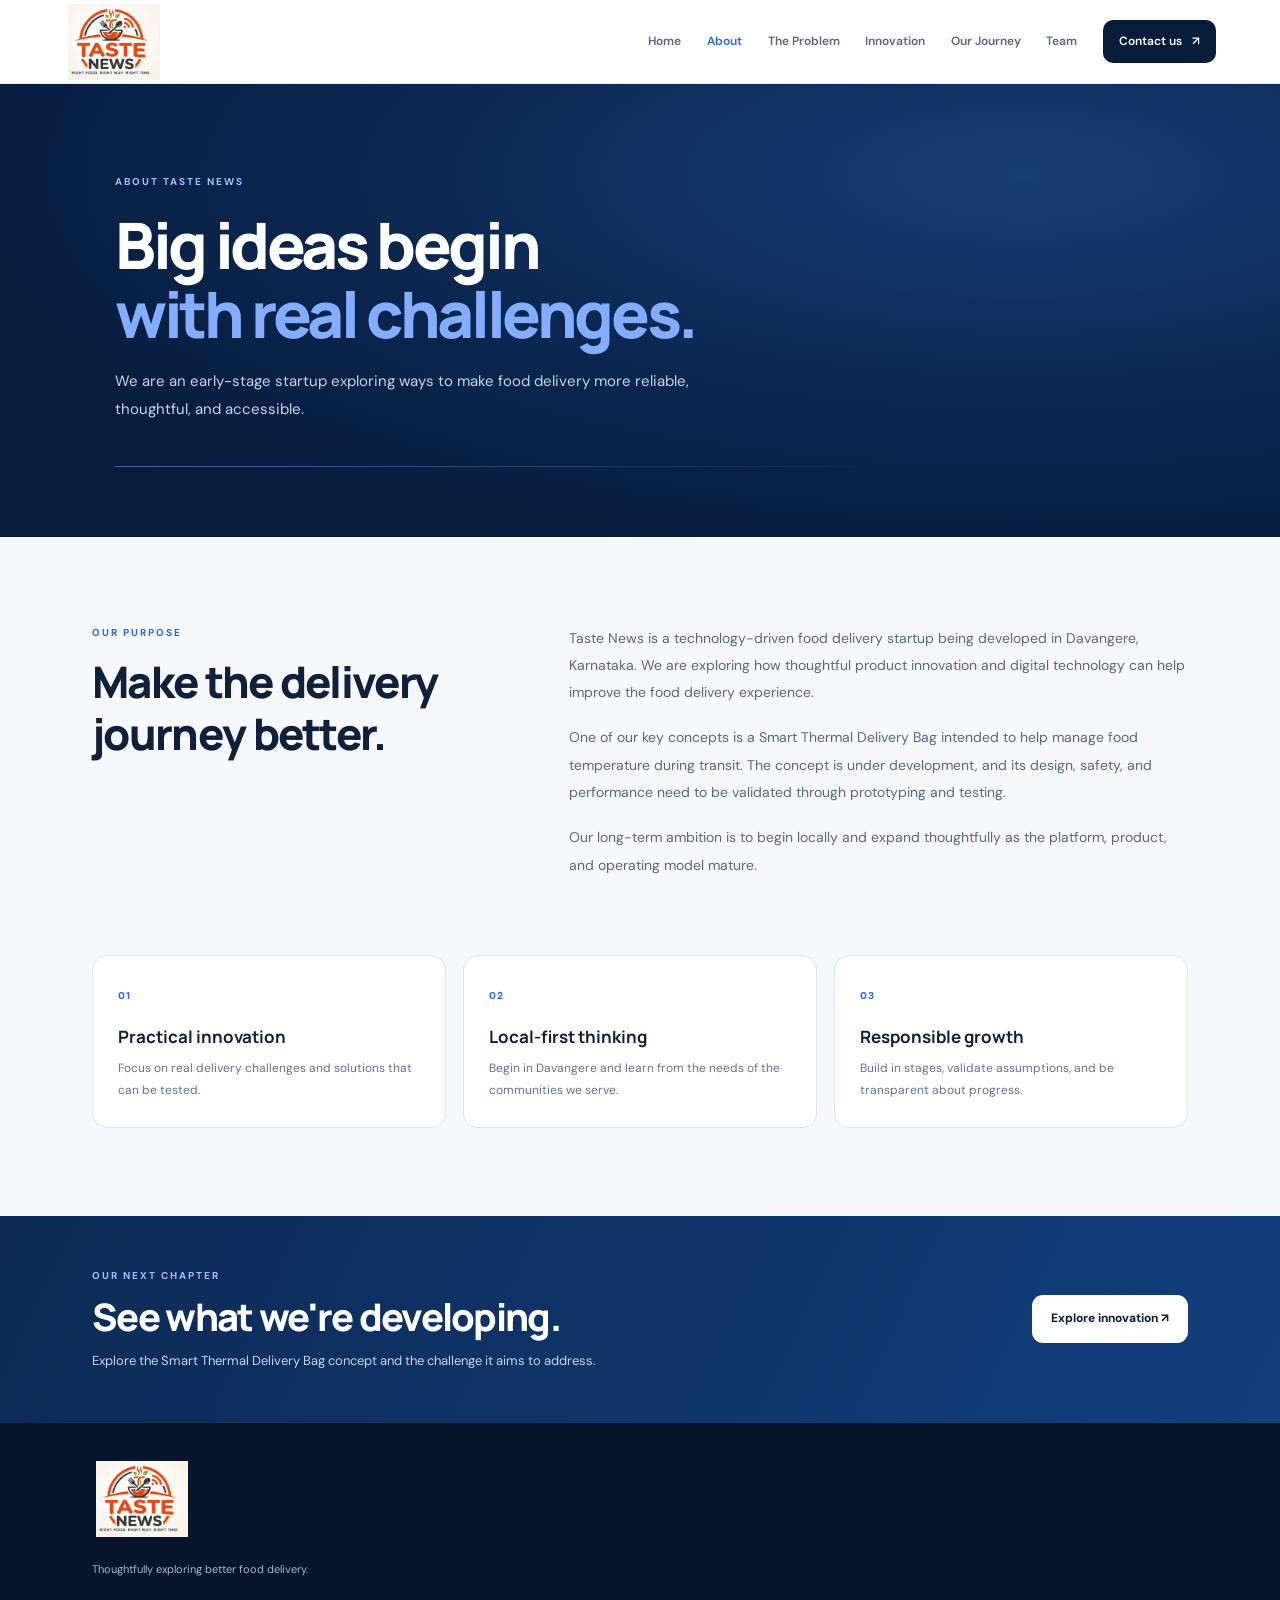
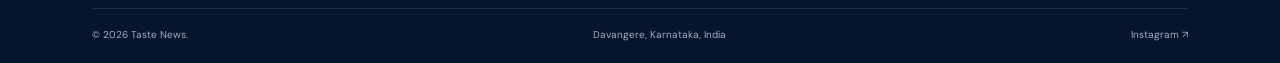
==== commit fee6f5c7: "Fix official logo image filename" ====
--- a/about.html
+++ b/about.html
@@ -1 +1 @@
-<!doctype html><html lang="en"><head><meta charset="utf-8"><meta name="viewport" content="width=device-width, initial-scale=1"><meta name="description" content="Learn about Taste News, our mission, and our approach to smarter food delivery."><title>About Us | Taste News</title><link href="https://fonts.googleapis.com/css2?family=DM+Sans:wght@400;500;600;700&family=Manrope:wght@400;500;600;700;800&display=swap" rel="stylesheet"><link rel="stylesheet" href="styles.css"></head><body><header class="site-header"><a class="brand" href="index.html"><img class="brand-logo" src="taste-news-logo.png" alt="Taste News — Right Food. Right Way. Right Time."></a><button class="menu-toggle" aria-label="Toggle navigation" aria-expanded="false">☰</button><nav class="nav"><a href="index.html">Home</a><a class="active" href="about.html">About</a><a href="problem.html">The Problem</a><a href="innovation.html">Innovation</a><a href="journey.html">Our Journey</a><a href="team.html">Team</a><a class="nav-contact" href="contact.html">Contact us <span>↗</span></a></nav></header><main><section class="page-hero"><div class="eyebrow">ABOUT TASTE NEWS</div><h1>Big ideas begin<br><span>with real challenges.</span></h1><p>We are an early-stage startup exploring ways to make food delivery more reliable, thoughtful, and accessible.</p><div class="page-hero-line"></div></section><section class="section section-light"><div class="split-section"><div><div class="eyebrow dark-eyebrow">OUR PURPOSE</div><h2>Make the delivery journey better.</h2></div><div class="prose"><p>Taste News is a technology-driven food delivery startup being developed in Davangere, Karnataka. We are exploring how thoughtful product innovation and digital technology can help improve the food delivery experience.</p><p>One of our key concepts is a Smart Thermal Delivery Bag intended to help manage food temperature during transit. The concept is under development, and its design, safety, and performance need to be validated through prototyping and testing.</p><p>Our long-term ambition is to begin locally and expand thoughtfully as the platform, product, and operating model mature.</p></div></div><div class="values-grid"><article><span>01</span><h3>Practical innovation</h3><p>Focus on real delivery challenges and solutions that can be tested.</p></article><article><span>02</span><h3>Local-first thinking</h3><p>Begin in Davangere and learn from the needs of the communities we serve.</p></article><article><span>03</span><h3>Responsible growth</h3><p>Build in stages, validate assumptions, and be transparent about progress.</p></article></div></section><section class="cta-band"><div><div class="eyebrow">OUR NEXT CHAPTER</div><h2>See what we're developing.</h2><p>Explore the Smart Thermal Delivery Bag concept and the challenge it aims to address.</p></div><a class="button button-white" href="innovation.html">Explore innovation ↗</a></section></main><footer class="footer"><a class="brand brand-footer" href="index.html"><img class="brand-logo" src="taste-news-logo.png" alt="Taste News — Right Food. Right Way. Right Time."></a><p>Thoughtfully exploring better food delivery.</p><div class="footer-bottom"><span>© <span data-year></span> Taste News.</span><span>Davangere, Karnataka, India</span><span><a href="https://www.instagram.com/taste_news_offical/" target="_blank" rel="noreferrer">Instagram ↗</a></span></div></footer><script src="script.js"></script></body></html>+<!doctype html><html lang="en"><head><meta charset="utf-8"><meta name="viewport" content="width=device-width, initial-scale=1"><meta name="description" content="Learn about Taste News, our mission, and our approach to smarter food delivery."><title>About Us | Taste News</title><link href="https://fonts.googleapis.com/css2?family=DM+Sans:wght@400;500;600;700&family=Manrope:wght@400;500;600;700;800&display=swap" rel="stylesheet"><link rel="stylesheet" href="styles.css"></head><body><header class="site-header"><a class="brand" href="index.html"><img class="brand-logo" src="taste-news-logo.png.png" alt="Taste News — Right Food. Right Way. Right Time."></a><button class="menu-toggle" aria-label="Toggle navigation" aria-expanded="false">☰</button><nav class="nav"><a href="index.html">Home</a><a class="active" href="about.html">About</a><a href="problem.html">The Problem</a><a href="innovation.html">Innovation</a><a href="journey.html">Our Journey</a><a href="team.html">Team</a><a class="nav-contact" href="contact.html">Contact us <span>↗</span></a></nav></header><main><section class="page-hero"><div class="eyebrow">ABOUT TASTE NEWS</div><h1>Big ideas begin<br><span>with real challenges.</span></h1><p>We are an early-stage startup exploring ways to make food delivery more reliable, thoughtful, and accessible.</p><div class="page-hero-line"></div></section><section class="section section-light"><div class="split-section"><div><div class="eyebrow dark-eyebrow">OUR PURPOSE</div><h2>Make the delivery journey better.</h2></div><div class="prose"><p>Taste News is a technology-driven food delivery startup being developed in Davangere, Karnataka. We are exploring how thoughtful product innovation and digital technology can help improve the food delivery experience.</p><p>One of our key concepts is a Smart Thermal Delivery Bag intended to help manage food temperature during transit. The concept is under development, and its design, safety, and performance need to be validated through prototyping and testing.</p><p>Our long-term ambition is to begin locally and expand thoughtfully as the platform, product, and operating model mature.</p></div></div><div class="values-grid"><article><span>01</span><h3>Practical innovation</h3><p>Focus on real delivery challenges and solutions that can be tested.</p></article><article><span>02</span><h3>Local-first thinking</h3><p>Begin in Davangere and learn from the needs of the communities we serve.</p></article><article><span>03</span><h3>Responsible growth</h3><p>Build in stages, validate assumptions, and be transparent about progress.</p></article></div></section><section class="cta-band"><div><div class="eyebrow">OUR NEXT CHAPTER</div><h2>See what we're developing.</h2><p>Explore the Smart Thermal Delivery Bag concept and the challenge it aims to address.</p></div><a class="button button-white" href="innovation.html">Explore innovation ↗</a></section></main><footer class="footer"><a class="brand brand-footer" href="index.html"><img class="brand-logo" src="taste-news-logo.png.png" alt="Taste News — Right Food. Right Way. Right Time."></a><p>Thoughtfully exploring better food delivery.</p><div class="footer-bottom"><span>© <span data-year></span> Taste News.</span><span>Davangere, Karnataka, India</span><span><a href="https://www.instagram.com/taste_news_offical/" target="_blank" rel="noreferrer">Instagram ↗</a></span></div></footer><script src="script.js"></script></body></html>
--- a/styles.css
+++ b/styles.css
@@ -1 +1 @@
-:root{--navy:#071b3a;--navy2:#0d2d5b;--blue:#2868ef;--sky:#eaf2ff;--ink:#10203a;--muted:#64738b;--line:#dce5f0;--paper:#f6f8fc;--white:#fff;--radius:22px}*{box-sizing:border-box}html{scroll-behavior:smooth}body{margin:0;background:var(--paper);color:var(--ink);font-family:"DM Sans",sans-serif;line-height:1.65;-webkit-font-smoothing:antialiased}a{color:inherit;text-decoration:none}button,input,textarea,select{font:inherit}.site-header{height:84px;padding:0 clamp(20px,5vw,76px);display:flex;align-items:center;justify-content:space-between;background:#fff;border-bottom:1px solid rgba(16,32,58,.07);position:relative;z-index:10}.brand{display:inline-flex;align-items:center;gap:11px;flex-shrink:0}.brand-mark{width:43px;height:43px;border-radius:13px;background:var(--navy);color:white;display:grid;place-items:center;font-family:Manrope,sans-serif;font-weight:800;font-size:18px;letter-spacing:-2px;box-shadow:0 7px 18px #071b3a24}.brand-mark span{color:#70a2ff}.brand-name{font-family:Manrope,sans-serif;font-size:18px;letter-spacing:-.8px;font-weight:500;line-height:1.1}.brand-name b{font-weight:800}.brand-name small{display:block;font-family:"DM Sans",sans-serif;font-size:8px;letter-spacing:1.5px;font-weight:700;color:#738198;margin-top:5px}.nav{display:flex;align-items:center;gap:clamp(12px,2vw,29px);font-size:12px;font-weight:600;color:#58677c}.nav>a{transition:color .2s}.nav>a:hover,.nav>a.active{color:var(--blue)}.nav-contact{padding:12px 16px;border-radius:10px;background:var(--navy);color:white!important}.nav-contact span{margin-left:7px}.menu-toggle{display:none;border:0;background:transparent;font-size:25px;color:var(--navy)}.hero{min-height:650px;background:radial-gradient(ellipse at 80% 35%,#173e75 0%,#0b2852 35%,#071b3a 74%);color:white;padding:76px clamp(22px,7.2vw,110px) 68px;display:grid;grid-template-columns:1.05fr .95fr;align-items:center;gap:25px;position:relative;overflow:hidden}.hero-grid{position:absolute;inset:0;opacity:.12;background-image:linear-gradient(#b6d0ff1a 1px,transparent 1px),linear-gradient(90deg,#b6d0ff1a 1px,transparent 1px);background-size:46px 46px;mask-image:linear-gradient(90deg,transparent,#000)}.hero-copy{position:relative;z-index:1;max-width:640px}.eyebrow{font-size:10px;letter-spacing:2px;font-weight:700;color:#9fc1ff;display:flex;align-items:center;gap:10px}.pulse,.note-dot,.status-dot{width:7px;height:7px;border-radius:50%;background:#66e4bd;display:inline-block;box-shadow:0 0 0 4px #66e4bd20}.hero h1,.page-hero h1{font-family:Manrope,sans-serif;font-size:clamp(42px,5.3vw,72px);line-height:1.09;letter-spacing:-3.4px;margin:24px 0 23px;font-weight:800}.hero h1 span,.page-hero h1 span{color:#83adff}.hero-lead{font-size:16px;line-height:1.85;color:#c6d4e9;max-width:530px}.hero-actions{display:flex;gap:12px;flex-wrap:wrap;margin-top:30px}.button{display:inline-flex;align-items:center;justify-content:center;gap:15px;border:0;border-radius:11px;padding:14px 19px;font-size:12px;font-weight:700;cursor:pointer;transition:transform .2s,box-shadow .2s}.button:hover{transform:translateY(-2px)}.button-primary{background:var(--blue);color:white;box-shadow:0 9px 24px #2868ef40}.button-ghost{border:1px solid #ffffff38;color:white;background:#ffffff09}.hero-note{font-size:10px;color:#a8bad4;display:flex;align-items:center;gap:10px;margin-top:27px}.note-dot{width:6px;height:6px}.hero-visual{position:relative;min-height:470px;display:grid;place-items:center}.visual-glow{position:absolute;width:330px;height:330px;border-radius:50%;background:#2868ef36;filter:blur(48px)}.orbit{position:absolute;border:1px solid #ffffff15;border-radius:50%;width:430px;height:430px}.orbit-two{width:350px;height:350px;border-style:dashed}.bag-card{position:relative;width:min(340px,83%);min-height:400px;border:1px solid #ffffff28;border-radius:22px;background:linear-gradient(145deg,#ffffff1b,#ffffff08);backdrop-filter:blur(16px);padding:19px 19px 15px;box-shadow:0 30px 70px #0004;z-index:2}.bag-top,.bag-bottom{display:flex;align-items:center;justify-content:space-between;gap:10px}.mini-label,.bag-bottom{font-size:8px;letter-spacing:1.1px;color:#b9c9e0;font-weight:700}.status-pill{font-size:7px;letter-spacing:.6px;padding:5px 7px;border:1px solid #76d9b65c;border-radius:20px;color:#9ef0d1}.bag-illustration{height:270px;display:flex;align-items:center;justify-content:center;position:relative;perspective:700px}.bag-handle{position:absolute;top:29px;width:86px;height:48px;border:9px solid #2f5a98;border-bottom:0;border-radius:15px 15px 0 0}.bag-body{position:relative;margin-top:44px;width:174px;height:175px;display:flex;filter:drop-shadow(0 19px 13px #0005)}.bag-front{position:relative;z-index:2;flex:1;background:linear-gradient(130deg,#2863b8,#12427f 65%,#0e3268);border:1px solid #75aaff45;border-radius:8px 0 4px 8px;display:flex;align-items:center;flex-direction:column;justify-content:center;box-shadow:inset 0 0 0 5px #ffffff08}.bag-side{width:31px;background:linear-gradient(90deg,#0c2b57,#17417a);transform:skewY(-15deg);margin:5px 0 5px -1px;border-radius:0 5px 5px 0}.bag-base{position:absolute;bottom:41px;width:193px;height:13px;background:#0a2b56;transform:skewX(-25deg);border-radius:3px}.bag-logo{font-family:Manrope,sans-serif;font-weight:800;font-size:28px;letter-spacing:-3px;color:white}.bag-logo span{color:#a6c9ff}.bag-wordmark{font-size:9px;letter-spacing:2px;color:#fff;font-weight:700;margin-top:5px}.bag-line{height:2px;width:60px;background:#76aaff;margin:13px 0 8px}.bag-caption{font-size:6px;letter-spacing:1px;color:#c5dcff}.temp-label{position:absolute;display:flex;align-items:center;gap:10px;background:#0d2850eF;border:1px solid #ffffff25;padding:10px 12px;border-radius:12px;z-index:3;box-shadow:0 10px 25px #0002}.temp-label>span{width:28px;height:28px;display:grid;place-items:center;border-radius:8px;background:#ffffff12;color:#9ec1ff}.temp-label b,.floating-chip b{font-size:8px;letter-spacing:.6px;display:block}.temp-label small,.floating-chip small{font-size:8px;color:#aebed5;display:block;margin-top:3px}.temp-hot{left:-14px;top:145px}.temp-cold{right:-9px;bottom:104px}.bag-bottom{border-top:1px solid #ffffff20;padding-top:13px}.floating-chip{position:absolute;display:flex;align-items:center;gap:10px;background:#fff;color:var(--ink);border-radius:13px;padding:12px 14px;z-index:4;box-shadow:0 14px 40px #0002}.floating-chip small{color:#718096}.chip-icon{display:grid;place-items:center;width:30px;height:30px;background:var(--sky);color:var(--blue);border-radius:9px}.chip-top{right:-5px;top:38px}.chip-bottom{left:4px;bottom:16px}.trust-strip{padding:23px clamp(22px,7.2vw,110px);display:grid;grid-template-columns:repeat(4,1fr);gap:18px;background:#fff;border-bottom:1px solid var(--line)}.trust-strip>div{display:flex;align-items:center;gap:12px;font-size:11px;font-weight:700;color:#33445d}.strip-number{font-size:9px;color:#7e9ac6;letter-spacing:1px}.section{padding:88px clamp(22px,7.2vw,110px)}.section-light{background:#f6f8fc}.section-heading{display:flex;justify-content:space-between;align-items:end;gap:40px;margin-bottom:37px}.dark-eyebrow{color:var(--blue)}h2{font-family:Manrope,sans-serif;font-size:clamp(29px,3.4vw,44px);line-height:1.2;letter-spacing:-1.7px;margin:13px 0 0;font-weight:800}.section-heading>p{max-width:400px;color:var(--muted);font-size:13px;line-height:1.85;margin:0 0 4px}.feature-grid{display:grid;grid-template-columns:repeat(3,1fr);gap:17px}.feature-card{background:white;border:1px solid #e3eaf3;border-radius:18px;padding:26px 25px 24px;min-height:245px;box-shadow:0 8px 24px #10203a05}.feature-card-blue{background:#eaf2ff;border-color:#d5e3ff}.feature-icon{width:42px;height:42px;border-radius:13px;display:grid;place-items:center;background:#eaf2ff;color:var(--blue);font-size:22px;margin-bottom:26px}.card-index{font-size:9px;letter-spacing:1.5px;font-weight:700;color:#8a9ab0}.feature-card h3,.problem-card h3,.team-card h3{font-family:Manrope,sans-serif;font-size:19px;letter-spacing:-.5px;margin:11px 0 9px}.feature-card p,.problem-card p,.team-card p{font-size:12px;color:var(--muted);line-height:1.8;margin:0 0 18px}.text-link{font-size:11px;color:var(--blue);font-weight:700}.cta-band{background:linear-gradient(115deg,#0c2a55,#123f7d);color:white;padding:52px clamp(22px,7.2vw,110px);display:flex;justify-content:space-between;align-items:center;gap:30px}.cta-band h2{font-size:clamp(28px,3vw,38px);margin:10px 0}.cta-band p{font-size:13px;color:#c3d4ed;margin:0;max-width:600px}.button-white{background:white;color:var(--navy);white-space:nowrap}.footer{padding:38px clamp(22px,7.2vw,110px) 20px;background:#06152c;color:white}.brand-footer .brand-mark{background:#17396a}.brand-footer .brand-name small{color:#8ba0bf}.footer>p{font-size:11px;color:#a6b6cf;margin:15px 0 29px}.footer-bottom{border-top:1px solid #ffffff1c;padding-top:18px;display:flex;justify-content:space-between;gap:15px;flex-wrap:wrap;font-size:10px;color:#9badc7}.footer-bottom a:hover{color:white}.page-hero{padding:90px clamp(22px,9vw,135px) 70px;background:radial-gradient(ellipse at 80% 20%,#173e75,#0b2852 42%,#071b3a 82%);color:white;position:relative;overflow:hidden}.page-hero h1{font-size:clamp(42px,5vw,64px);margin:19px 0}.page-hero>p{max-width:630px;color:#c5d4e8;font-size:15px;line-height:1.85}.page-hero-line{height:1px;background:linear-gradient(90deg,#78a9ff8c,transparent);max-width:760px;margin-top:42px}.split-section{display:grid;grid-template-columns:.8fr 1.2fr;gap:65px;align-items:start}.split-section h2{margin-top:15px}.prose{max-width:690px}.prose p{font-size:14px;line-height:1.95;color:#586981;margin:0 0 18px}.values-grid{display:grid;grid-template-columns:repeat(3,1fr);gap:17px;margin-top:58px}.values-grid article{padding:25px;background:white;border:1px solid var(--line);border-radius:15px}.values-grid article>span{color:var(--blue);font-size:10px;letter-spacing:1px;font-weight:800}.values-grid h3{font-family:Manrope,sans-serif;font-size:17px;margin:16px 0 7px}.values-grid p{font-size:12px;color:var(--muted);margin:0;line-height:1.8}.problem-grid{display:grid;grid-template-columns:repeat(3,1fr);gap:17px}.problem-card{background:white;border:1px solid var(--line);border-radius:18px;padding:26px;position:relative;min-height:275px}.problem-number{font-size:10px;letter-spacing:1.5px;color:#8b9bb1;font-weight:700}.problem-symbol{font-size:36px;color:var(--blue);margin-top:20px}.problem-tag{display:inline-block;padding:6px 9px;border-radius:6px;background:#edf3ff;color:#4166a5;font-size:8px;font-weight:700;letter-spacing:1px}.notice{margin-top:30px;border:1px solid #cdddf8;background:#edf4ff;padding:20px 23px;border-radius:13px}.notice strong{font-family:Manrope,sans-serif;font-size:13px}.notice p{font-size:12px;color:#526680;margin:5px 0 0;line-height:1.8}.status-banner{display:inline-flex;align-items:center;gap:9px;margin-top:25px;padding:10px 13px;border:1px solid #ffffff28;border-radius:9px;color:#d4e1f3;font-size:9px;letter-spacing:1px;font-weight:700}.innovation-split{grid-template-columns:1fr 1fr;align-items:center}.muted{color:var(--muted);font-size:13px;line-height:1.85;max-width:400px}.concept-diagram{background:#e8effa;border:1px solid #d3dfef;border-radius:22px;padding:20px;box-shadow:0 16px 40px #17375d0b}.diagram-compartment{border-radius:13px;padding:18px 20px;min-height:130px;position:relative;overflow:hidden}.hot-zone{background:linear-gradient(120deg,#163e76,#245aa0);color:white}.cold-zone{background:linear-gradient(120deg,#fff,#d8e8ff);color:#12345e}.zone-icon{font-size:24px;display:block;margin-bottom:4px}.diagram-compartment b{font-family:Manrope,sans-serif;font-size:13px;letter-spacing:1px;display:block}.diagram-compartment small{font-size:10px;opacity:.75;display:block;margin-top:3px}.zone-waves,.zone-snow{position:absolute;right:16px;bottom:13px;letter-spacing:6px;font-size:20px;opacity:.4}.diagram-divider{text-align:center;height:32px;display:grid;place-items:center;color:#647b9b;font-size:8px;font-weight:800;letter-spacing:1.5px}.diagram-footnote{font-size:9px;color:#6f8098;text-align:center;margin-top:13px}.innovation-features{margin-top:52px}.timeline{max-width:820px;margin:45px auto 0}.timeline-item{display:grid;grid-template-columns:100px 24px 1fr;gap:22px;min-height:155px}.timeline-year{font-family:Manrope,sans-serif;font-size:26px;font-weight:800;color:var(--navy);letter-spacing:-1px}.timeline-marker{position:relative;display:flex;justify-content:center}.timeline-marker:before{content:"";width:11px;height:11px;border-radius:50%;background:var(--blue);border:4px solid #dce8ff;z-index:1}.timeline-marker:after{content:"";position:absolute;top:16px;bottom:-1px;width:1px;background:#cbd8eb}.timeline-item:last-child .timeline-marker:after{display:none}.timeline-content{padding:0 0 33px}.timeline-tag{font-size:9px;letter-spacing:1.4px;font-weight:800;color:var(--blue)}.timeline-content h3{font-family:Manrope,sans-serif;font-size:22px;margin:6px 0}.timeline-content p{font-size:13px;color:var(--muted);max-width:580px;margin:0;line-height:1.85}.vision-note{display:flex;align-items:start;gap:15px;max-width:820px;margin:12px auto 0;padding:20px;background:#eaf2ff;border-radius:14px}.vision-note>span{font-size:24px;color:var(--blue)}.vision-note b{font-family:Manrope,sans-serif;font-size:13px}.vision-note p{font-size:12px;color:#5d6f88;margin:3px 0 0}.team-grid{display:grid;grid-template-columns:repeat(3,1fr);gap:18px}.team-card{background:white;border:1px solid var(--line);border-radius:19px;padding:29px 25px;min-height:260px}.avatar{width:66px;height:66px;border-radius:20px;display:grid;place-items:center;font-family:Manrope,sans-serif;font-size:20px;font-weight:800;color:white;margin-bottom:22px}.avatar-one{background:linear-gradient(135deg,#164b9a,#377df0)}.avatar-two{background:linear-gradient(135deg,#164a6c,#35a2c6)}.avatar-three{background:linear-gradient(135deg,#3e438d,#8b83e9)}.team-role{font-size:9px;letter-spacing:1.5px;color:var(--blue);font-weight:800}.team-card h3{margin:8px 0}.contact-layout{display:grid;grid-template-columns:.85fr 1.15fr;gap:65px;align-items:start}.contact-info h2{margin:12px 0}.contact-info>p{font-size:13px;color:var(--muted);line-height:1.9;max-width:390px;margin-bottom:30px}.contact-link{display:flex;align-items:center;gap:13px;padding:15px 0;border-top:1px solid var(--line)}.contact-link>span:nth-child(2){flex:1}.contact-icon{width:40px;height:40px;display:grid;place-items:center;background:#e5efff;color:var(--blue);border-radius:12px;font-size:19px}.contact-link small{display:block;color:#8a99ad;font-size:8px;letter-spacing:1.4px;font-weight:800}.contact-link b{font-size:12px;overflow-wrap:anywhere}.contact-link>span:last-child{color:var(--blue)}.location-note{display:flex;gap:12px;margin-top:23px;color:#526780;font-size:12px}.location-note>span{font-size:20px;color:var(--blue)}.contact-form{background:white;border:1px solid var(--line);border-radius:20px;padding:29px;box-shadow:0 15px 35px #10203a08}.form-heading>span{font-size:9px;color:var(--blue);font-weight:800;letter-spacing:1.4px}.form-heading h3{font-family:Manrope,sans-serif;font-size:23px;margin:8px 0 4px}.form-heading p{font-size:11px;color:var(--muted);line-height:1.7;margin:0 0 23px}.contact-form label{display:block;font-size:11px;font-weight:700;margin:15px 0 6px}.contact-form input,.contact-form textarea,.contact-form select{width:100%;border:1px solid #dbe4ef;border-radius:9px;padding:12px 13px;background:#fbfcff;color:var(--ink);font-size:12px;outline:none}.contact-form input:focus,.contact-form textarea:focus,.contact-form select:focus{border-color:#6b9aff;box-shadow:0 0 0 3px #2868ef14}.contact-form textarea{resize:vertical}.form-submit{margin-top:18px;width:100%}.form-status{font-size:11px;color:#46658f}.form-status:empty{display:none}@media(max-width:1080px){.nav{gap:13px}.nav>a{font-size:11px}.hero{padding-left:5vw;padding-right:5vw}.hero h1{font-size:56px}.hero-visual{transform:scale(.92)}.section{padding-left:5vw;padding-right:5vw}}@media(max-width:820px){.site-header{height:72px}.menu-toggle{display:block}.nav{display:none;position:absolute;top:71px;left:0;right:0;background:white;padding:17px 22px 22px;border-bottom:1px solid var(--line);box-shadow:0 16px 25px #071b3a12;align-items:stretch;gap:0;flex-direction:column}.nav.open{display:flex}.nav>a{padding:12px 4px;font-size:13px}.nav .nav-contact{padding:12px 14px;margin-top:8px;text-align:center}.hero{grid-template-columns:1fr;padding-top:64px}.hero-copy{max-width:680px}.hero h1{font-size:clamp(44px,8vw,66px)}.hero-visual{min-height:450px;margin-top:4px;transform:none}.trust-strip{grid-template-columns:repeat(2,1fr)}.section-heading{align-items:start;flex-direction:column;gap:17px}.feature-grid,.problem-grid,.team-grid{grid-template-columns:1fr 1fr}.split-section,.innovation-split,.contact-layout{grid-template-columns:1fr;gap:35px}.values-grid{grid-template-columns:1fr}.cta-band{align-items:flex-start;flex-direction:column}.cta-band .button{align-self:flex-start}.page-hero{padding-top:68px}.contact-layout{gap:45px}}@media(max-width:540px){.brand-name{font-size:16px}.brand-mark{width:39px;height:39px}.hero{padding-left:22px;padding-right:22px}.hero h1,.page-hero h1{letter-spacing:-2px}.hero-lead{font-size:14px}.hero-visual{min-height:405px;transform:scale(.92);margin-left:-10px;margin-right:-10px}.bag-card{min-height:380px}.temp-hot{left:-8px}.temp-cold{right:-8px}.chip-top{right:-3px}.chip-bottom{left:0}.trust-strip{padding:21px 22px;gap:16px}.trust-strip>div{font-size:10px}.section{padding:62px 22px}.feature-grid,.problem-grid,.team-grid{grid-template-columns:1fr}.feature-card{min-height:auto}.page-hero{padding:65px 22px 45px}.page-hero>p{font-size:13px}.section-heading h2,h2{letter-spacing:-1.2px}.timeline-item{grid-template-columns:68px 18px 1fr;gap:12px;min-height:170px}.timeline-year{font-size:21px}.timeline-content h3{font-size:19px}.timeline-content p{font-size:12px}.contact-form{padding:22px}.footer-bottom{flex-direction:column;gap:10px}.cta-band{padding:42px 22px}.cta-band p{font-size:12px}}@media(prefers-reduced-motion:reduce){html{scroll-behavior:auto}*,*:before,*:after{transition:none!important;animation:none!important}}+:root{--navy:#071b3a;--navy2:#0d2d5b;--blue:#2868ef;--sky:#eaf2ff;--ink:#10203a;--muted:#64738b;--line:#dce5f0;--paper:#f6f8fc;--white:#fff;--radius:22px}*{box-sizing:border-box}html{scroll-behavior:smooth}body{margin:0;background:var(--paper);color:var(--ink);font-family:"DM Sans",sans-serif;line-height:1.65;-webkit-font-smoothing:antialiased}a{color:inherit;text-decoration:none}button,input,textarea,select{font:inherit}.site-header{height:84px;padding:0 clamp(20px,5vw,76px);display:flex;align-items:center;justify-content:space-between;background:#fff;border-bottom:1px solid rgba(16,32,58,.07);position:relative;z-index:10}.brand{display:inline-flex;align-items:center;gap:11px;flex-shrink:0}.brand-logo{display:block;width:100px;height:76px;object-fit:contain;flex-shrink:0}.brand-mark{width:43px;height:43px;border-radius:13px;background:var(--navy);color:white;display:grid;place-items:center;font-family:Manrope,sans-serif;font-weight:800;font-size:18px;letter-spacing:-2px;box-shadow:0 7px 18px #071b3a24}.brand-mark span{color:#70a2ff}.brand-name{font-family:Manrope,sans-serif;font-size:18px;letter-spacing:-.8px;font-weight:500;line-height:1.1}.brand-name b{font-weight:800}.brand-name small{display:block;font-family:"DM Sans",sans-serif;font-size:8px;letter-spacing:1.5px;font-weight:700;color:#738198;margin-top:5px}.nav{display:flex;align-items:center;gap:clamp(12px,2vw,29px);font-size:12px;font-weight:600;color:#58677c}.nav>a{transition:color .2s}.nav>a:hover,.nav>a.active{color:var(--blue)}.nav-contact{padding:12px 16px;border-radius:10px;background:var(--navy);color:white!important}.nav-contact span{margin-left:7px}.menu-toggle{display:none;border:0;background:transparent;font-size:25px;color:var(--navy)}.hero{min-height:650px;background:radial-gradient(ellipse at 80% 35%,#173e75 0%,#0b2852 35%,#071b3a 74%);color:white;padding:76px clamp(22px,7.2vw,110px) 68px;display:grid;grid-template-columns:1.05fr .95fr;align-items:center;gap:25px;position:relative;overflow:hidden}.hero-grid{position:absolute;inset:0;opacity:.12;background-image:linear-gradient(#b6d0ff1a 1px,transparent 1px),linear-gradient(90deg,#b6d0ff1a 1px,transparent 1px);background-size:46px 46px;mask-image:linear-gradient(90deg,transparent,#000)}.hero-copy{position:relative;z-index:1;max-width:640px}.eyebrow{font-size:10px;letter-spacing:2px;font-weight:700;color:#9fc1ff;display:flex;align-items:center;gap:10px}.pulse,.note-dot,.status-dot{width:7px;height:7px;border-radius:50%;background:#66e4bd;display:inline-block;box-shadow:0 0 0 4px #66e4bd20}.hero h1,.page-hero h1{font-family:Manrope,sans-serif;font-size:clamp(42px,5.3vw,72px);line-height:1.09;letter-spacing:-3.4px;margin:24px 0 23px;font-weight:800}.hero h1 span,.page-hero h1 span{color:#83adff}.hero-lead{font-size:16px;line-height:1.85;color:#c6d4e9;max-width:530px}.hero-actions{display:flex;gap:12px;flex-wrap:wrap;margin-top:30px}.button{display:inline-flex;align-items:center;justify-content:center;gap:15px;border:0;border-radius:11px;padding:14px 19px;font-size:12px;font-weight:700;cursor:pointer;transition:transform .2s,box-shadow .2s}.button:hover{transform:translateY(-2px)}.button-primary{background:var(--blue);color:white;box-shadow:0 9px 24px #2868ef40}.button-ghost{border:1px solid #ffffff38;color:white;background:#ffffff09}.hero-note{font-size:10px;color:#a8bad4;display:flex;align-items:center;gap:10px;margin-top:27px}.note-dot{width:6px;height:6px}.hero-visual{position:relative;min-height:470px;display:grid;place-items:center}.visual-glow{position:absolute;width:330px;height:330px;border-radius:50%;background:#2868ef36;filter:blur(48px)}.orbit{position:absolute;border:1px solid #ffffff15;border-radius:50%;width:430px;height:430px}.orbit-two{width:350px;height:350px;border-style:dashed}.bag-card{position:relative;width:min(340px,83%);min-height:400px;border:1px solid #ffffff28;border-radius:22px;background:linear-gradient(145deg,#ffffff1b,#ffffff08);backdrop-filter:blur(16px);padding:19px 19px 15px;box-shadow:0 30px 70px #0004;z-index:2}.bag-top,.bag-bottom{display:flex;align-items:center;justify-content:space-between;gap:10px}.mini-label,.bag-bottom{font-size:8px;letter-spacing:1.1px;color:#b9c9e0;font-weight:700}.status-pill{font-size:7px;letter-spacing:.6px;padding:5px 7px;border:1px solid #76d9b65c;border-radius:20px;color:#9ef0d1}.bag-illustration{height:270px;display:flex;align-items:center;justify-content:center;position:relative;perspective:700px}.bag-handle{position:absolute;top:29px;width:86px;height:48px;border:9px solid #2f5a98;border-bottom:0;border-radius:15px 15px 0 0}.bag-body{position:relative;margin-top:44px;width:174px;height:175px;display:flex;filter:drop-shadow(0 19px 13px #0005)}.bag-front{position:relative;z-index:2;flex:1;background:linear-gradient(130deg,#2863b8,#12427f 65%,#0e3268);border:1px solid #75aaff45;border-radius:8px 0 4px 8px;display:flex;align-items:center;flex-direction:column;justify-content:center;box-shadow:inset 0 0 0 5px #ffffff08}.bag-side{width:31px;background:linear-gradient(90deg,#0c2b57,#17417a);transform:skewY(-15deg);margin:5px 0 5px -1px;border-radius:0 5px 5px 0}.bag-base{position:absolute;bottom:41px;width:193px;height:13px;background:#0a2b56;transform:skewX(-25deg);border-radius:3px}.bag-logo{font-family:Manrope,sans-serif;font-weight:800;font-size:28px;letter-spacing:-3px;color:white}.bag-logo span{color:#a6c9ff}.bag-wordmark{font-size:9px;letter-spacing:2px;color:#fff;font-weight:700;margin-top:5px}.bag-line{height:2px;width:60px;background:#76aaff;margin:13px 0 8px}.bag-caption{font-size:6px;letter-spacing:1px;color:#c5dcff}.temp-label{position:absolute;display:flex;align-items:center;gap:10px;background:#0d2850eF;border:1px solid #ffffff25;padding:10px 12px;border-radius:12px;z-index:3;box-shadow:0 10px 25px #0002}.temp-label>span{width:28px;height:28px;display:grid;place-items:center;border-radius:8px;background:#ffffff12;color:#9ec1ff}.temp-label b,.floating-chip b{font-size:8px;letter-spacing:.6px;display:block}.temp-label small,.floating-chip small{font-size:8px;color:#aebed5;display:block;margin-top:3px}.temp-hot{left:-14px;top:145px}.temp-cold{right:-9px;bottom:104px}.bag-bottom{border-top:1px solid #ffffff20;padding-top:13px}.floating-chip{position:absolute;display:flex;align-items:center;gap:10px;background:#fff;color:var(--ink);border-radius:13px;padding:12px 14px;z-index:4;box-shadow:0 14px 40px #0002}.floating-chip small{color:#718096}.chip-icon{display:grid;place-items:center;width:30px;height:30px;background:var(--sky);color:var(--blue);border-radius:9px}.chip-top{right:-5px;top:38px}.chip-bottom{left:4px;bottom:16px}.trust-strip{padding:23px clamp(22px,7.2vw,110px);display:grid;grid-template-columns:repeat(4,1fr);gap:18px;background:#fff;border-bottom:1px solid var(--line)}.trust-strip>div{display:flex;align-items:center;gap:12px;font-size:11px;font-weight:700;color:#33445d}.strip-number{font-size:9px;color:#7e9ac6;letter-spacing:1px}.section{padding:88px clamp(22px,7.2vw,110px)}.section-light{background:#f6f8fc}.section-heading{display:flex;justify-content:space-between;align-items:end;gap:40px;margin-bottom:37px}.dark-eyebrow{color:var(--blue)}h2{font-family:Manrope,sans-serif;font-size:clamp(29px,3.4vw,44px);line-height:1.2;letter-spacing:-1.7px;margin:13px 0 0;font-weight:800}.section-heading>p{max-width:400px;color:var(--muted);font-size:13px;line-height:1.85;margin:0 0 4px}.feature-grid{display:grid;grid-template-columns:repeat(3,1fr);gap:17px}.feature-card{background:white;border:1px solid #e3eaf3;border-radius:18px;padding:26px 25px 24px;min-height:245px;box-shadow:0 8px 24px #10203a05}.feature-card-blue{background:#eaf2ff;border-color:#d5e3ff}.feature-icon{width:42px;height:42px;border-radius:13px;display:grid;place-items:center;background:#eaf2ff;color:var(--blue);font-size:22px;margin-bottom:26px}.card-index{font-size:9px;letter-spacing:1.5px;font-weight:700;color:#8a9ab0}.feature-card h3,.problem-card h3,.team-card h3{font-family:Manrope,sans-serif;font-size:19px;letter-spacing:-.5px;margin:11px 0 9px}.feature-card p,.problem-card p,.team-card p{font-size:12px;color:var(--muted);line-height:1.8;margin:0 0 18px}.text-link{font-size:11px;color:var(--blue);font-weight:700}.cta-band{background:linear-gradient(115deg,#0c2a55,#123f7d);color:white;padding:52px clamp(22px,7.2vw,110px);display:flex;justify-content:space-between;align-items:center;gap:30px}.cta-band h2{font-size:clamp(28px,3vw,38px);margin:10px 0}.cta-band p{font-size:13px;color:#c3d4ed;margin:0;max-width:600px}.button-white{background:white;color:var(--navy);white-space:nowrap}.footer{padding:38px clamp(22px,7.2vw,110px) 20px;background:#06152c;color:white}.brand-footer .brand-mark{background:#17396a}.brand-footer .brand-name small{color:#8ba0bf}.footer>p{font-size:11px;color:#a6b6cf;margin:15px 0 29px}.footer-bottom{border-top:1px solid #ffffff1c;padding-top:18px;display:flex;justify-content:space-between;gap:15px;flex-wrap:wrap;font-size:10px;color:#9badc7}.footer-bottom a:hover{color:white}.page-hero{padding:90px clamp(22px,9vw,135px) 70px;background:radial-gradient(ellipse at 80% 20%,#173e75,#0b2852 42%,#071b3a 82%);color:white;position:relative;overflow:hidden}.page-hero h1{font-size:clamp(42px,5vw,64px);margin:19px 0}.page-hero>p{max-width:630px;color:#c5d4e8;font-size:15px;line-height:1.85}.page-hero-line{height:1px;background:linear-gradient(90deg,#78a9ff8c,transparent);max-width:760px;margin-top:42px}.split-section{display:grid;grid-template-columns:.8fr 1.2fr;gap:65px;align-items:start}.split-section h2{margin-top:15px}.prose{max-width:690px}.prose p{font-size:14px;line-height:1.95;color:#586981;margin:0 0 18px}.values-grid{display:grid;grid-template-columns:repeat(3,1fr);gap:17px;margin-top:58px}.values-grid article{padding:25px;background:white;border:1px solid var(--line);border-radius:15px}.values-grid article>span{color:var(--blue);font-size:10px;letter-spacing:1px;font-weight:800}.values-grid h3{font-family:Manrope,sans-serif;font-size:17px;margin:16px 0 7px}.values-grid p{font-size:12px;color:var(--muted);margin:0;line-height:1.8}.problem-grid{display:grid;grid-template-columns:repeat(3,1fr);gap:17px}.problem-card{background:white;border:1px solid var(--line);border-radius:18px;padding:26px;position:relative;min-height:275px}.problem-number{font-size:10px;letter-spacing:1.5px;color:#8b9bb1;font-weight:700}.problem-symbol{font-size:36px;color:var(--blue);margin-top:20px}.problem-tag{display:inline-block;padding:6px 9px;border-radius:6px;background:#edf3ff;color:#4166a5;font-size:8px;font-weight:700;letter-spacing:1px}.notice{margin-top:30px;border:1px solid #cdddf8;background:#edf4ff;padding:20px 23px;border-radius:13px}.notice strong{font-family:Manrope,sans-serif;font-size:13px}.notice p{font-size:12px;color:#526680;margin:5px 0 0;line-height:1.8}.status-banner{display:inline-flex;align-items:center;gap:9px;margin-top:25px;padding:10px 13px;border:1px solid #ffffff28;border-radius:9px;color:#d4e1f3;font-size:9px;letter-spacing:1px;font-weight:700}.innovation-split{grid-template-columns:1fr 1fr;align-items:center}.muted{color:var(--muted);font-size:13px;line-height:1.85;max-width:400px}.concept-diagram{background:#e8effa;border:1px solid #d3dfef;border-radius:22px;padding:20px;box-shadow:0 16px 40px #17375d0b}.diagram-compartment{border-radius:13px;padding:18px 20px;min-height:130px;position:relative;overflow:hidden}.hot-zone{background:linear-gradient(120deg,#163e76,#245aa0);color:white}.cold-zone{background:linear-gradient(120deg,#fff,#d8e8ff);color:#12345e}.zone-icon{font-size:24px;display:block;margin-bottom:4px}.diagram-compartment b{font-family:Manrope,sans-serif;font-size:13px;letter-spacing:1px;display:block}.diagram-compartment small{font-size:10px;opacity:.75;display:block;margin-top:3px}.zone-waves,.zone-snow{position:absolute;right:16px;bottom:13px;letter-spacing:6px;font-size:20px;opacity:.4}.diagram-divider{text-align:center;height:32px;display:grid;place-items:center;color:#647b9b;font-size:8px;font-weight:800;letter-spacing:1.5px}.diagram-footnote{font-size:9px;color:#6f8098;text-align:center;margin-top:13px}.innovation-features{margin-top:52px}.timeline{max-width:820px;margin:45px auto 0}.timeline-item{display:grid;grid-template-columns:100px 24px 1fr;gap:22px;min-height:155px}.timeline-year{font-family:Manrope,sans-serif;font-size:26px;font-weight:800;color:var(--navy);letter-spacing:-1px}.timeline-marker{position:relative;display:flex;justify-content:center}.timeline-marker:before{content:"";width:11px;height:11px;border-radius:50%;background:var(--blue);border:4px solid #dce8ff;z-index:1}.timeline-marker:after{content:"";position:absolute;top:16px;bottom:-1px;width:1px;background:#cbd8eb}.timeline-item:last-child .timeline-marker:after{display:none}.timeline-content{padding:0 0 33px}.timeline-tag{font-size:9px;letter-spacing:1.4px;font-weight:800;color:var(--blue)}.timeline-content h3{font-family:Manrope,sans-serif;font-size:22px;margin:6px 0}.timeline-content p{font-size:13px;color:var(--muted);max-width:580px;margin:0;line-height:1.85}.vision-note{display:flex;align-items:start;gap:15px;max-width:820px;margin:12px auto 0;padding:20px;background:#eaf2ff;border-radius:14px}.vision-note>span{font-size:24px;color:var(--blue)}.vision-note b{font-family:Manrope,sans-serif;font-size:13px}.vision-note p{font-size:12px;color:#5d6f88;margin:3px 0 0}.team-grid{display:grid;grid-template-columns:repeat(3,1fr);gap:18px}.team-card{background:white;border:1px solid var(--line);border-radius:19px;padding:29px 25px;min-height:260px}.avatar{width:66px;height:66px;border-radius:20px;display:grid;place-items:center;font-family:Manrope,sans-serif;font-size:20px;font-weight:800;color:white;margin-bottom:22px}.avatar-one{background:linear-gradient(135deg,#164b9a,#377df0)}.avatar-two{background:linear-gradient(135deg,#164a6c,#35a2c6)}.avatar-three{background:linear-gradient(135deg,#3e438d,#8b83e9)}.team-role{font-size:9px;letter-spacing:1.5px;color:var(--blue);font-weight:800}.team-card h3{margin:8px 0}.contact-layout{display:grid;grid-template-columns:.85fr 1.15fr;gap:65px;align-items:start}.contact-info h2{margin:12px 0}.contact-info>p{font-size:13px;color:var(--muted);line-height:1.9;max-width:390px;margin-bottom:30px}.contact-link{display:flex;align-items:center;gap:13px;padding:15px 0;border-top:1px solid var(--line)}.contact-link>span:nth-child(2){flex:1}.contact-icon{width:40px;height:40px;display:grid;place-items:center;background:#e5efff;color:var(--blue);border-radius:12px;font-size:19px}.contact-link small{display:block;color:#8a99ad;font-size:8px;letter-spacing:1.4px;font-weight:800}.contact-link b{font-size:12px;overflow-wrap:anywhere}.contact-link>span:last-child{color:var(--blue)}.location-note{display:flex;gap:12px;margin-top:23px;color:#526780;font-size:12px}.location-note>span{font-size:20px;color:var(--blue)}.contact-form{background:white;border:1px solid var(--line);border-radius:20px;padding:29px;box-shadow:0 15px 35px #10203a08}.form-heading>span{font-size:9px;color:var(--blue);font-weight:800;letter-spacing:1.4px}.form-heading h3{font-family:Manrope,sans-serif;font-size:23px;margin:8px 0 4px}.form-heading p{font-size:11px;color:var(--muted);line-height:1.7;margin:0 0 23px}.contact-form label{display:block;font-size:11px;font-weight:700;margin:15px 0 6px}.contact-form input,.contact-form textarea,.contact-form select{width:100%;border:1px solid #dbe4ef;border-radius:9px;padding:12px 13px;background:#fbfcff;color:var(--ink);font-size:12px;outline:none}.contact-form input:focus,.contact-form textarea:focus,.contact-form select:focus{border-color:#6b9aff;box-shadow:0 0 0 3px #2868ef14}.contact-form textarea{resize:vertical}.form-submit{margin-top:18px;width:100%}.form-status{font-size:11px;color:#46658f}.form-status:empty{display:none}@media(max-width:1080px){.nav{gap:13px}.nav>a{font-size:11px}.hero{padding-left:5vw;padding-right:5vw}.hero h1{font-size:56px}.hero-visual{transform:scale(.92)}.section{padding-left:5vw;padding-right:5vw}}@media(max-width:820px){.site-header{height:72px}.menu-toggle{display:block}.nav{display:none;position:absolute;top:71px;left:0;right:0;background:white;padding:17px 22px 22px;border-bottom:1px solid var(--line);box-shadow:0 16px 25px #071b3a12;align-items:stretch;gap:0;flex-direction:column}.nav.open{display:flex}.nav>a{padding:12px 4px;font-size:13px}.nav .nav-contact{padding:12px 14px;margin-top:8px;text-align:center}.hero{grid-template-columns:1fr;padding-top:64px}.hero-copy{max-width:680px}.hero h1{font-size:clamp(44px,8vw,66px)}.hero-visual{min-height:450px;margin-top:4px;transform:none}.trust-strip{grid-template-columns:repeat(2,1fr)}.section-heading{align-items:start;flex-direction:column;gap:17px}.feature-grid,.problem-grid,.team-grid{grid-template-columns:1fr 1fr}.split-section,.innovation-split,.contact-layout{grid-template-columns:1fr;gap:35px}.values-grid{grid-template-columns:1fr}.cta-band{align-items:flex-start;flex-direction:column}.cta-band .button{align-self:flex-start}.page-hero{padding-top:68px}.contact-layout{gap:45px}}@media(max-width:540px){.brand-name{font-size:16px}.brand-mark{width:39px;height:39px}.hero{padding-left:22px;padding-right:22px}.hero h1,.page-hero h1{letter-spacing:-2px}.hero-lead{font-size:14px}.hero-visual{min-height:405px;transform:scale(.92);margin-left:-10px;margin-right:-10px}.bag-card{min-height:380px}.temp-hot{left:-8px}.temp-cold{right:-8px}.chip-top{right:-3px}.chip-bottom{left:0}.trust-strip{padding:21px 22px;gap:16px}.trust-strip>div{font-size:10px}.section{padding:62px 22px}.feature-grid,.problem-grid,.team-grid{grid-template-columns:1fr}.feature-card{min-height:auto}.page-hero{padding:65px 22px 45px}.page-hero>p{font-size:13px}.section-heading h2,h2{letter-spacing:-1.2px}.timeline-item{grid-template-columns:68px 18px 1fr;gap:12px;min-height:170px}.timeline-year{font-size:21px}.timeline-content h3{font-size:19px}.timeline-content p{font-size:12px}.contact-form{padding:22px}.footer-bottom{flex-direction:column;gap:10px}.cta-band{padding:42px 22px}.cta-band p{font-size:12px}}@media(prefers-reduced-motion:reduce){html{scroll-behavior:auto}*,*:before,*:after{transition:none!important;animation:none!important}}
